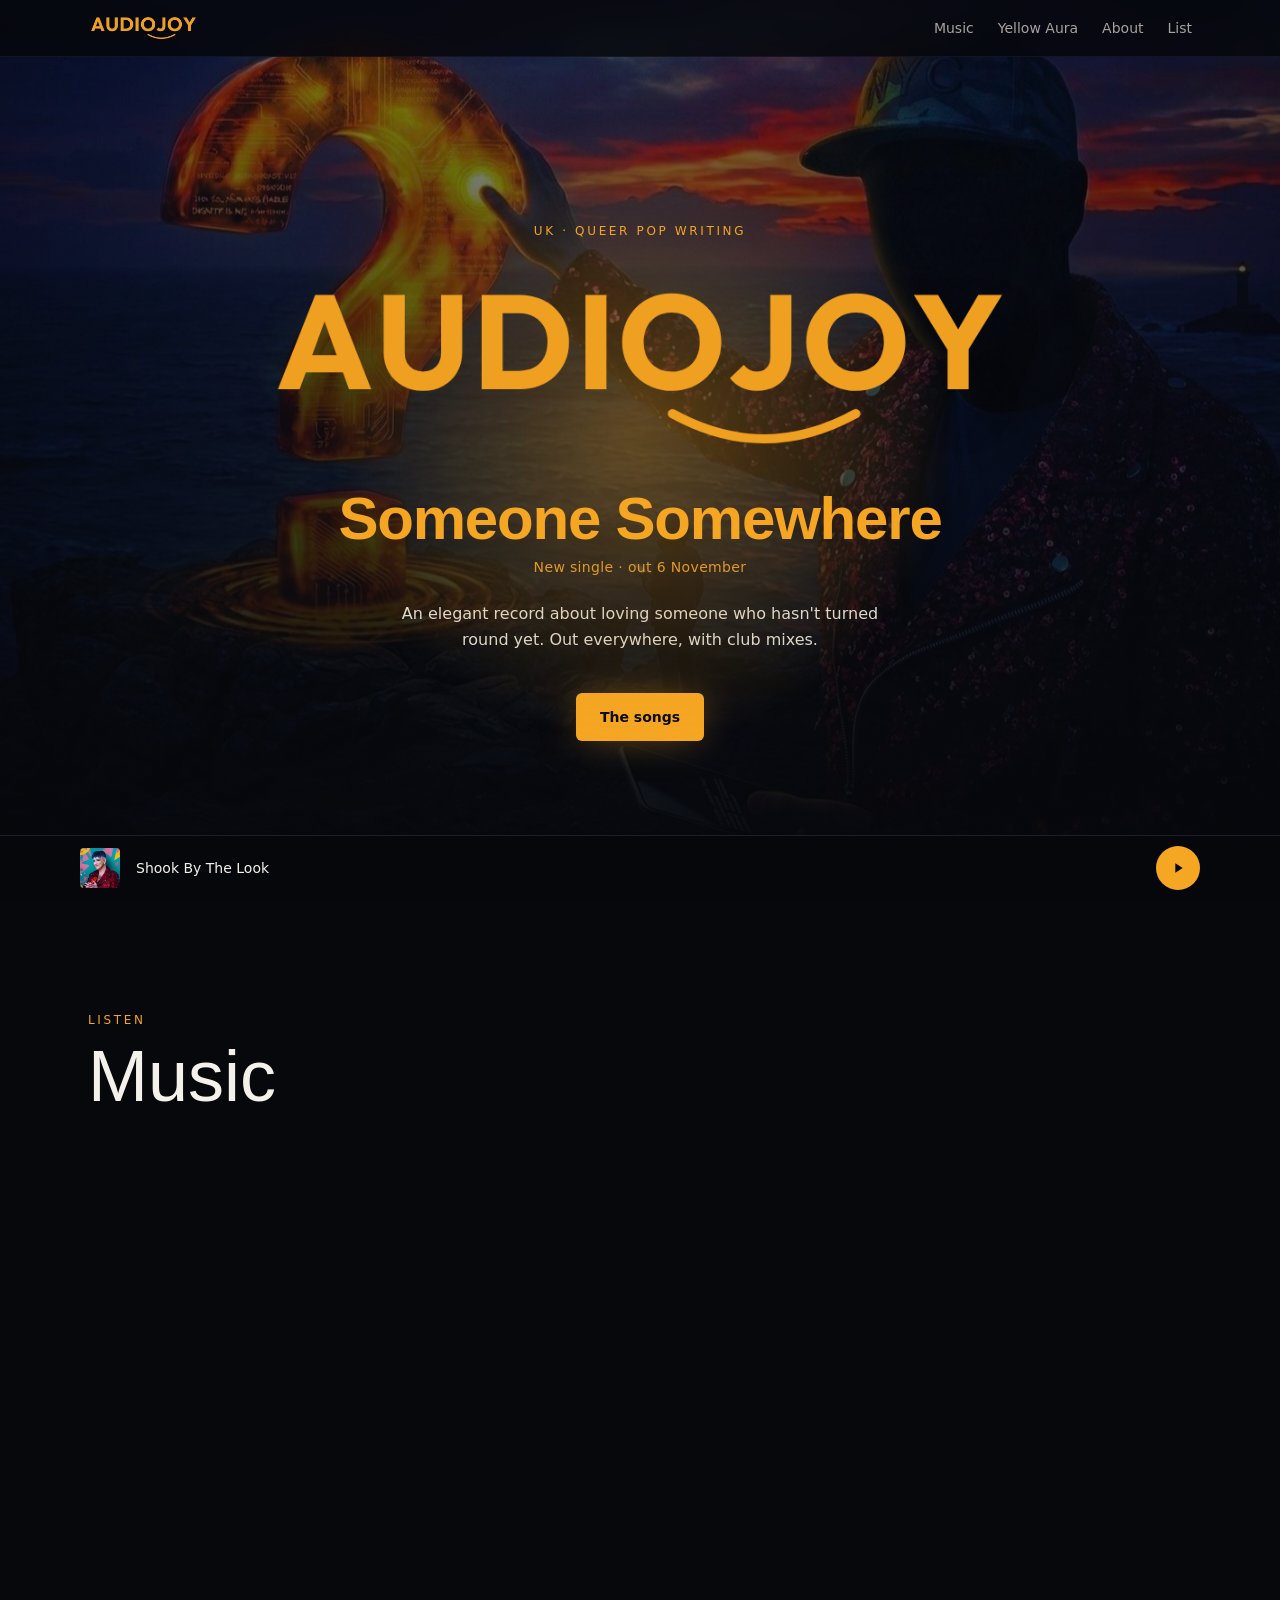
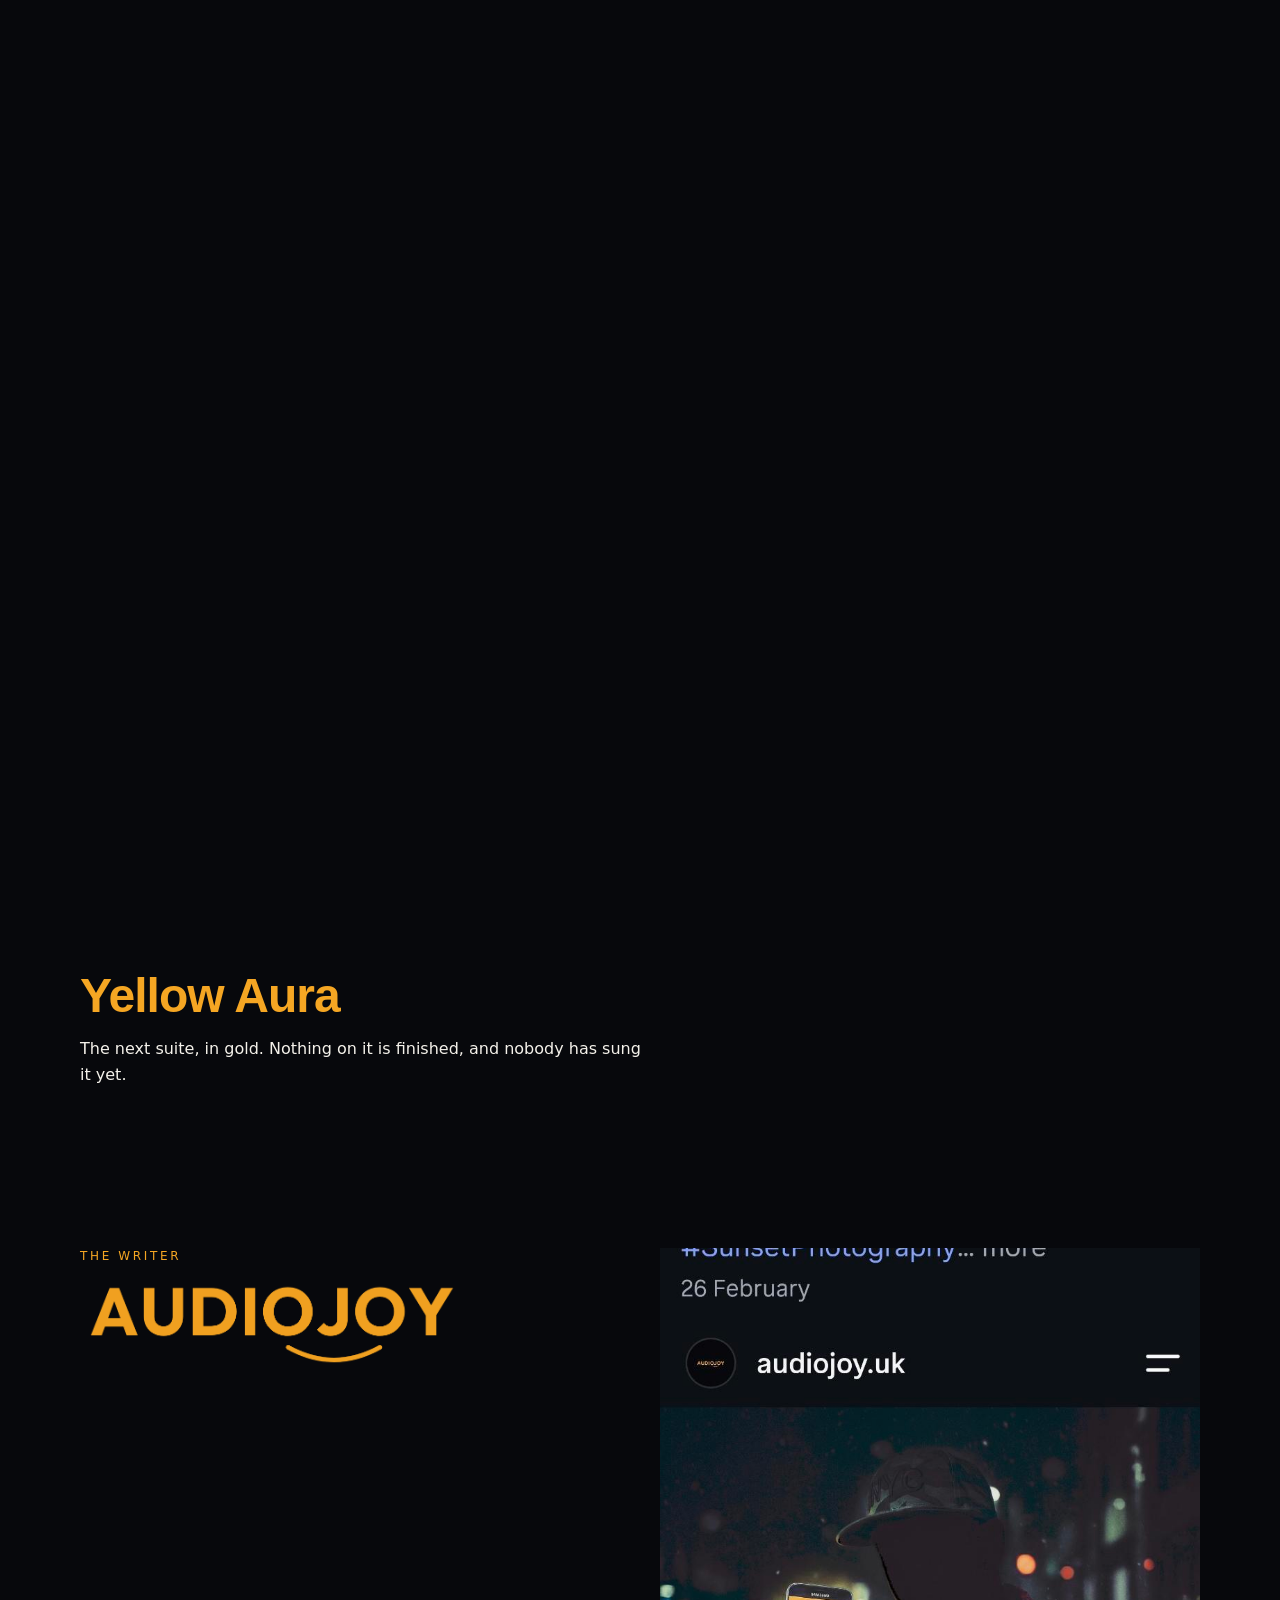
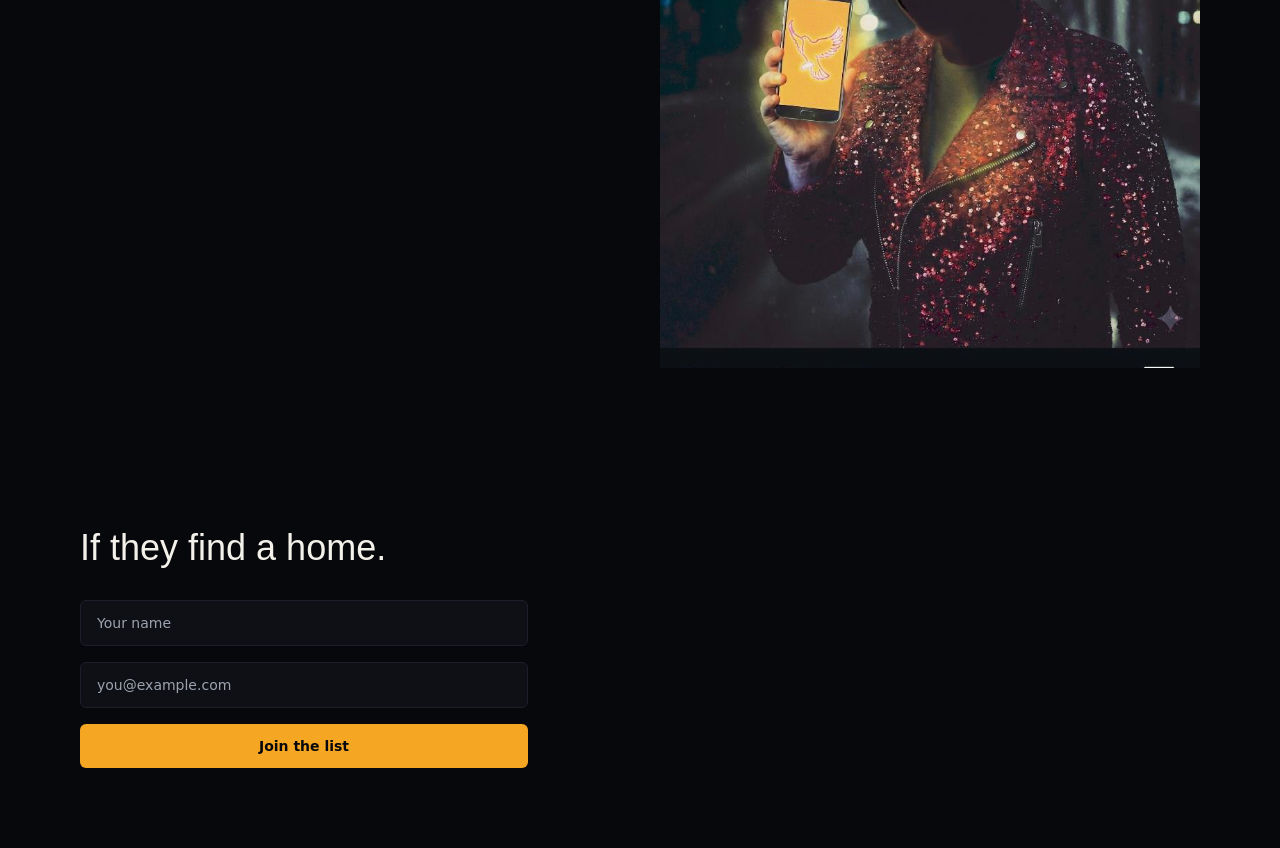
==== index.html @ 9c2600ae "Credit Shook photo: hair and makeup by Darren Evans" ====
<!DOCTYPE html>
<html lang="en" class="antialiased">
<head>
  <meta charset="utf-8" />
  <meta name="viewport" content="width=device-width, initial-scale=1" />
  <meta http-equiv="Content-Security-Policy" content="default-src 'self'; script-src 'self' 'unsafe-inline' https://static.cloudflareinsights.com; style-src 'self' 'unsafe-inline' https://fonts.googleapis.com; font-src 'self' https://fonts.gstatic.com; img-src 'self' data:; media-src 'self'; connect-src 'self' https://formspree.io https://cloudflareinsights.com https://static.cloudflareinsights.com; base-uri 'self'; object-src 'none'; form-action 'self' https://formspree.io; frame-ancestors 'none'" />
  <meta name="referrer" content="strict-origin-when-cross-origin" />
  <meta name="google-site-verification" content="r1H66RN078U0JwIiFOLY94wGPQe7j51mavKXHl9Q-VI" />
  <title>AudioJoy — UK Queer Pop Writing</title>
  <meta name="description" content="AudioJoy — UK queer pop writing. New single Someone Somewhere, out 6 November." />
  <meta name="theme-color" content="#07080c" />
  <link rel="canonical" href="https://audiojoy.uk/" />
  <meta property="og:type" content="website" />
  <meta property="og:url" content="https://audiojoy.uk/" />
  <meta property="og:site_name" content="AudioJoy" />
  <meta property="og:locale" content="en_GB" />
  <meta property="og:title" content="AudioJoy" />
  <meta property="og:description" content="UK queer pop writing. New single Someone Somewhere — out 6 November." />
  <meta property="og:image" content="https://audiojoy.uk/question-mark-touch.jpg" />
  <link rel="icon" type="image/png" href="logo-mark.png" />
  <script type="application/ld+json">{"@context":"https://schema.org","@type":"MusicGroup","name":"AudioJoy","url":"https://audiojoy.uk/","image":"https://audiojoy.uk/logo-mark.png","genre":"Pop","sameAs":["https://music.apple.com/us/artist/london-calling/1695892054","https://open.spotify.com/artist/2hSwuSFQrPmJkJn00JSye5","https://www.instagram.com/audiojoy.uk/","https://www.tiktok.com/@audiojoy.uk"],"track":[{"@type":"MusicRecording","name":"Someone Somewhere","byArtist":{"@type":"MusicGroup","name":"AudioJoy"},"image":"https://audiojoy.uk/question-mark-touch.jpg","url":"https://audiojoy.uk/#music"},{"@type":"MusicRecording","name":"Shook By The Look","byArtist":{"@type":"MusicGroup","name":"AudioJoy"},"image":"https://audiojoy.uk/shook.jpg","url":"https://music.apple.com/us/album/shook-by-the-look-matt-pop-radio-remix/1695899288?i=1695899289"}]}</script>
  <link rel="preconnect" href="https://fonts.googleapis.com" />
  <link rel="preconnect" href="https://fonts.gstatic.com" crossorigin />
  <link href="https://fonts.googleapis.com/css2?family=Outfit:wght@300;400;500;600;700&family=Syne:wght@600;700;800&display=swap" rel="stylesheet" />
  <link rel="stylesheet" href="tailwind.css" />
  <style>
    :root { color-scheme: dark; }
    body { background: #07080c; color: #f4f1ea; }
    .era { font-family: Syne, Outfit, sans-serif; font-weight: 700; letter-spacing: -0.02em; }
    .aura-glow { box-shadow: 0 0 40px -8px rgba(245,166,35,0.55); }
    .gold-rule { height: 1px; background: linear-gradient(90deg, transparent, #f5a62355, transparent); }
    .framed { border: 1px solid #1c1f2a; box-shadow: 0 20px 50px -20px rgba(0,0,0,0.7); }
    .ticker-track { animation: ticker 28s linear infinite; }
    @keyframes ticker { 0% { transform: translateX(0); } 100% { transform: translateX(-50%); } }
    .wave-bar { animation: wave 1.1s ease-in-out infinite alternate; }
    @keyframes wave { from { transform: scaleY(0.35); } to { transform: scaleY(1); } }
    .img-veil::after { content: ''; position: absolute; inset: 0; background: linear-gradient(to top, #07080c 0%, transparent 45%); pointer-events: none; }
    .reveal { opacity: 0; transform: translateY(28px); transition: opacity 0.8s ease, transform 0.8s ease; }
    .reveal.is-visible { opacity: 1; transform: translateY(0); }
    .hero-kenburns { animation: kenburns 24s ease-in-out infinite alternate; will-change: transform; }
    @keyframes kenburns { 0% { transform: scale(1) translate(0, 0); } 100% { transform: scale(1.09) translate(-1.5%, -1%); } }
    .hero-glow { position: absolute; left: 50%; top: 42%; width: 640px; height: 640px; max-width: 90vw; transform: translate(-50%, -50%); background: radial-gradient(circle, rgba(245,166,35,0.38) 0%, rgba(245,166,35,0) 70%); filter: blur(6px); animation: glow-drift 13s ease-in-out infinite alternate; pointer-events: none; }
    @keyframes glow-drift { 0% { transform: translate(-54%, -53%) scale(1); } 100% { transform: translate(-46%, -47%) scale(1.18); } }
    @media (prefers-reduced-motion: reduce) { .reveal { opacity: 1; transform: none; transition: none; } .hero-kenburns { animation: none; } .hero-glow { animation: none; } }
  </style>
</head>
<body class="bg-bg text-fg font-sans min-h-dvh flex flex-col">
  <a href="#main" class="sr-only focus:not-sr-only focus:absolute focus:left-4 focus:top-4 focus:z-50 focus:bg-primary focus:px-4 focus:py-2 focus:text-bg">Skip to content</a>
  <header class="fixed top-0 inset-x-0 z-40 border-b border-border/60 bg-bg/85 backdrop-blur-md">
    <div class="mx-auto flex h-14 max-w-6xl items-center justify-between px-4 md:px-6">
      <a href="#" class="flex items-center gap-2"><img src="logo-mark.png" alt="AudioJoy" class="h-7 w-auto" decoding="async" /></a>
      <div class="flex items-center gap-5 md:gap-6">
        <nav class="hidden items-center gap-6 text-sm font-medium text-muted md:flex">
          <a href="#music" class="hover:text-primary transition-colors">Music</a>
          <a href="#aura" class="hover:text-primary transition-colors">Yellow Aura</a>
          <a href="#about" class="hover:text-primary transition-colors">About</a>
          <a href="#list" class="hover:text-primary transition-colors">List</a>
        </nav>
      </div>
    </div>
  </header>
  <main id="main" class="flex-1">
    <section class="relative min-h-[100dvh] flex items-center pt-16 overflow-hidden">
      <div class="absolute inset-0">
        <img src="question-mark-touch.jpg" alt="Masked figure in sequin jacket reaching toward a molten gold circuit question mark on a dusk clifftop" class="hero-kenburns h-full w-full object-cover object-center opacity-90" fetchpriority="high" decoding="async" />
        <div class="absolute inset-0 bg-gradient-to-t from-bg via-bg/70 to-bg/30"></div>
      </div>
      <div class="relative z-10 mx-auto w-full max-w-5xl px-4 py-20 text-center md:px-6">
        <p class="text-xs font-medium tracking-brand uppercase text-primary">UK · Queer pop writing</p>
        <h1 class="sr-only">AudioJoy</h1>
        <div class="hero-glow"></div>
        <img src="logo-mark.png" alt="" class="relative mx-auto mt-8 h-auto w-full max-w-3xl drop-shadow-2xl" decoding="async" />
        <p class="era mt-6 text-4xl md:text-6xl text-primary">Someone Somewhere</p>
        <p class="mx-auto mt-2 text-sm tracking-wide text-primary/90">New single · out 6 November</p>
        <p class="mx-auto mt-6 max-w-lg text-base leading-relaxed text-fg/90">An elegant record about loving someone who hasn't turned round yet. Out everywhere, with club mixes.</p>
        <div class="mt-10"><a href="#music" class="inline-flex h-12 items-center gap-2 rounded-md bg-primary px-6 text-sm font-semibold text-bg hover:bg-fg transition-colors aura-glow">The songs</a></div>
      </div>
    </section>
    <section id="music" class="mx-auto max-w-6xl px-4 py-20 md:px-6 md:py-28">
      <p class="text-xs tracking-brand uppercase text-primary">Listen</p>
      <h2 class="mt-3 font-display text-5xl md:text-7xl">Music</h2>
      <div class="reveal mt-20 grid gap-10 md:grid-cols-2 md:items-center">
        <div class="relative overflow-hidden rounded-lg framed"><img src="question-mark-touch.jpg" alt="" class="aspect-square w-full object-cover" loading="lazy" /></div>
        <div>
          <p class="text-xs tracking-display uppercase text-primary">New single · Out 6 November</p>
          <h3 class="mt-2 font-display text-4xl">Someone Somewhere</h3>
          <p class="mt-4 text-base leading-relaxed text-fg">Powerhouse vocalist announced soon.</p>
          <div class="mt-6 rounded-lg border border-border bg-surface/50 p-5"><p class="text-sm leading-relaxed text-fg">A charity beneficiary for the Song 4 Pippa mix is awaiting confirmation.</p></div>
        </div>
      </div>
      <div class="reveal mt-20 grid gap-10 md:grid-cols-2 md:items-center">
        <div class="order-2 md:order-1">
          <p class="text-xs tracking-display uppercase text-primary">Released · 2023</p>
          <h3 class="mt-2 font-display text-4xl">Shook By The Look</h3>
          <p class="mt-1 text-primary">An anthem of sass</p>
          <button class="play-track mt-8 inline-flex h-11 items-center gap-2 rounded-md bg-primary px-5 text-sm font-medium text-bg" data-src="shook-sample.mp3">Sample</button>
        </div>
        <figure class="order-1 md:order-2">
          <div class="relative overflow-hidden rounded-lg framed"><img src="shook.jpg" alt="Shook By The Look artwork" class="aspect-square w-full object-cover" loading="lazy" decoding="async" /></div>
          <figcaption class="mt-3 text-xs leading-relaxed text-muted">Photo, hair and makeup by Darren Evans. The one time I wore makeup.</figcaption>
        </figure>
      </div>
    </section>
    <section id="aura" class="mx-auto max-w-6xl px-4 py-20">
      <h2 class="era mt-3 text-5xl text-primary">Yellow Aura</h2>
      <p class="mt-4 max-w-xl text-base leading-relaxed text-fg">The next suite, in gold. Nothing on it is finished, and nobody has sung it yet.</p>
    </section>
    <section id="about" class="mx-auto max-w-6xl px-4 py-20 grid gap-10 md:grid-cols-2">
      <div>
        <p class="text-xs tracking-brand uppercase text-primary">The writer</p>
        <img src="logo-mark.png" alt="" class="mt-3 h-auto w-full max-w-sm" />
      </div>
      <img src="dove-phone-ig.jpg" alt="" class="w-full object-cover aspect-[3/4]" />
    </section>
    <section id="list" class="mx-auto max-w-6xl px-4 py-20">
      <h2 class="font-display text-4xl">If they find a home.</h2>
      <form id="list-form" class="mt-8 space-y-4 max-w-md">
        <input id="name" name="name" type="text" required placeholder="Your name" class="w-full rounded-md border border-border bg-surface px-4 py-3 text-sm" />
        <input id="email" name="email" type="email" required placeholder="you@example.com" class="w-full rounded-md border border-border bg-surface px-4 py-3 text-sm" />
        <button type="submit" class="w-full rounded-md bg-primary px-5 py-3 text-sm font-semibold text-bg">Join the list</button>
        <p id="form-success" class="hidden text-sm text-primary">You’re on the list. Thank you.</p>
        <p id="form-error" class="hidden text-sm text-red-400">Something went wrong.</p>
      </form>
    </section>
  </main>
  <div id="player-bar" class="fixed bottom-0 inset-x-0 z-50 border-t border-border bg-bg/95">
    <div class="mx-auto flex h-16 max-w-6xl items-center gap-4 px-4">
      <img src="shook.jpg" alt="" class="size-10 rounded object-cover" />
      <div class="min-w-0 flex-1"><p class="truncate text-sm font-medium">Shook By The Look</p></div>
      <button id="bar-play" class="inline-flex size-11 items-center justify-center rounded-full bg-primary text-bg" aria-label="Play demo"><svg class="size-4" viewBox="0 0 24 24" fill="currentColor"><path d="M8 5v14l11-7z"/></svg></button>
    </div>
  </div>
  <audio id="audio" preload="metadata"></audio>
  <script>
    const audio = document.getElementById('audio');
    const playButtons = document.querySelectorAll('#bar-play, .play-track');
    let currentSrc = 'shook-sample.mp3';
    let isPlaying = false;
    function setPlaying(state) { isPlaying = state; }
    playButtons.forEach(btn => btn.addEventListener('click', () => { const src = btn.dataset.src || currentSrc; audio.src = src; audio.play().catch(()=>{}); }));
    const listForm = document.getElementById('list-form');
    listForm.addEventListener('submit', async (e) => {
      e.preventDefault();
      const data = { name: document.getElementById('name').value.trim(), email: document.getElementById('email').value.trim().toLowerCase() };
      try {
        const res = await fetch('https://formspree.io/f/xppzzeod', { method: 'POST', headers: { 'Accept': 'application/json', 'Content-Type': 'application/json' }, body: JSON.stringify(data) });
        if (!res.ok) throw new Error('fail');
        document.getElementById('form-success').classList.remove('hidden');
      } catch (err) { document.getElementById('form-error').classList.remove('hidden'); }
    });
  </script>
</body>
</html>
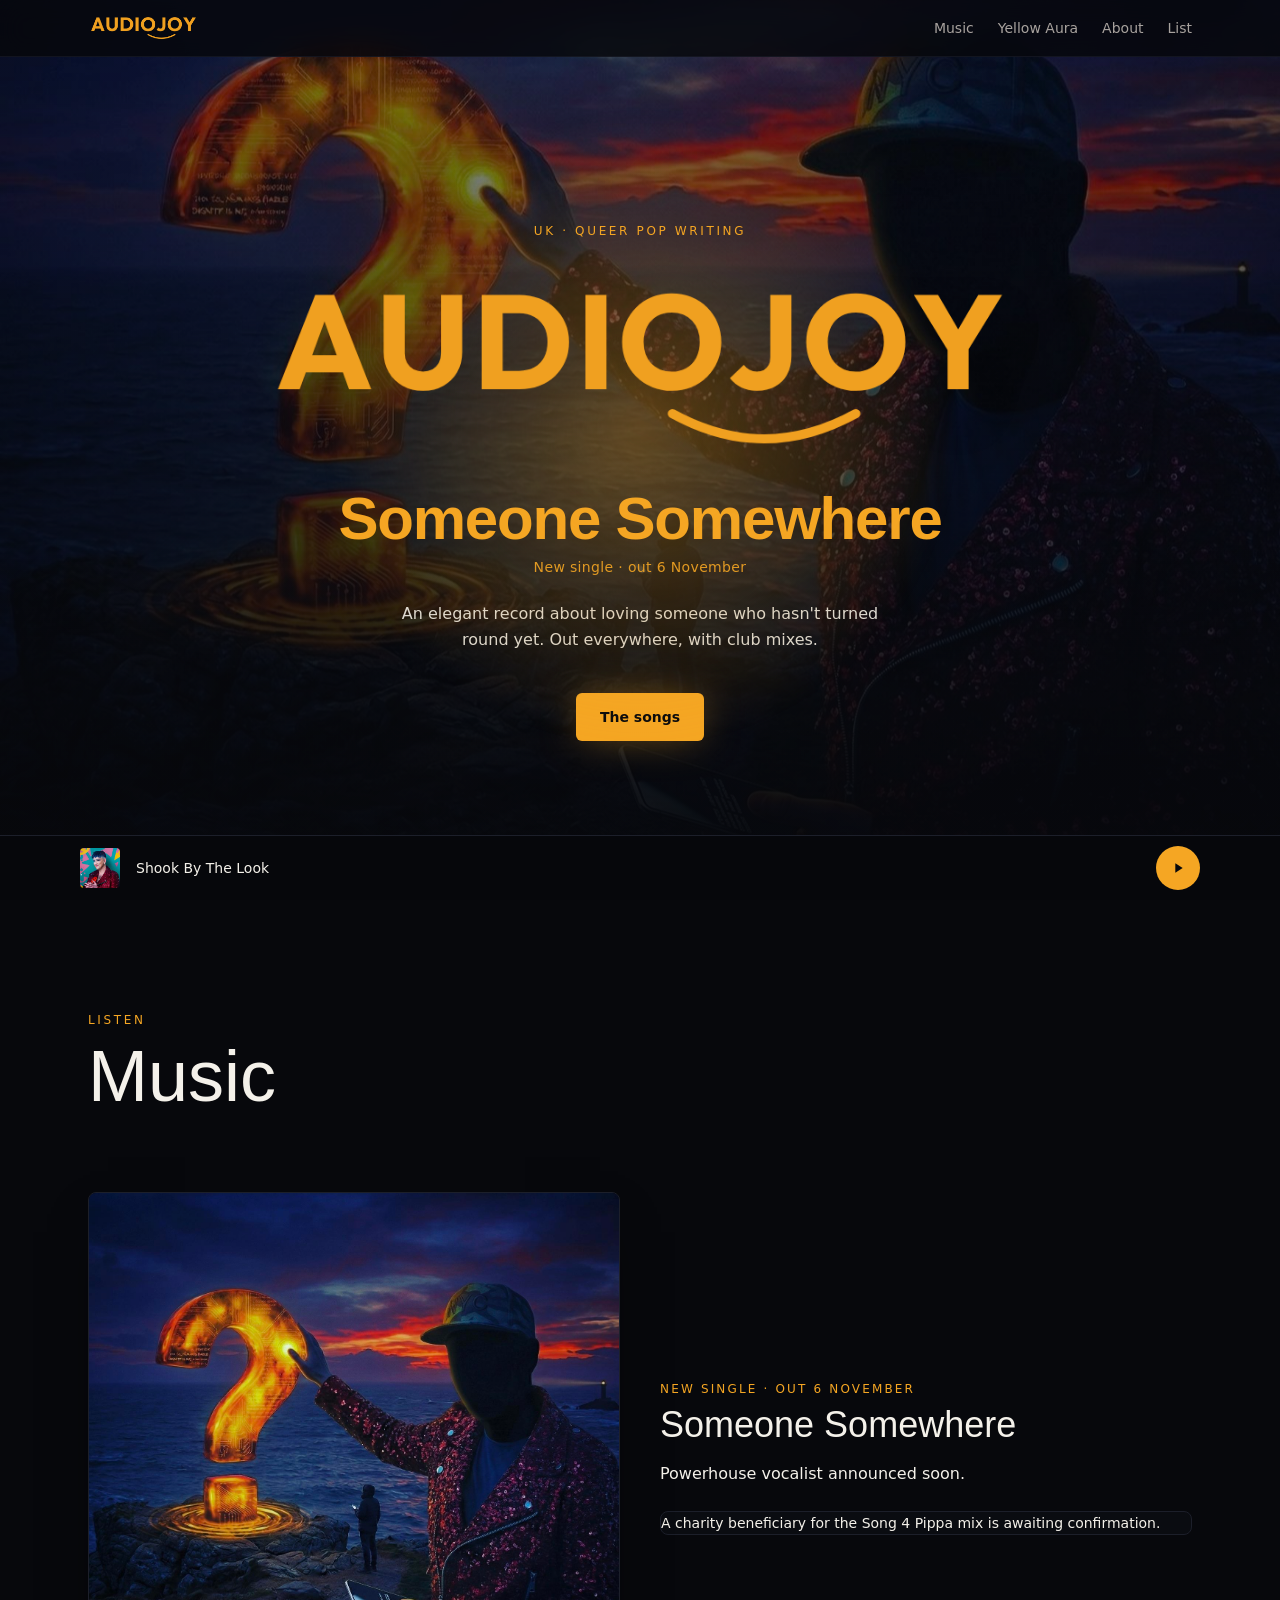
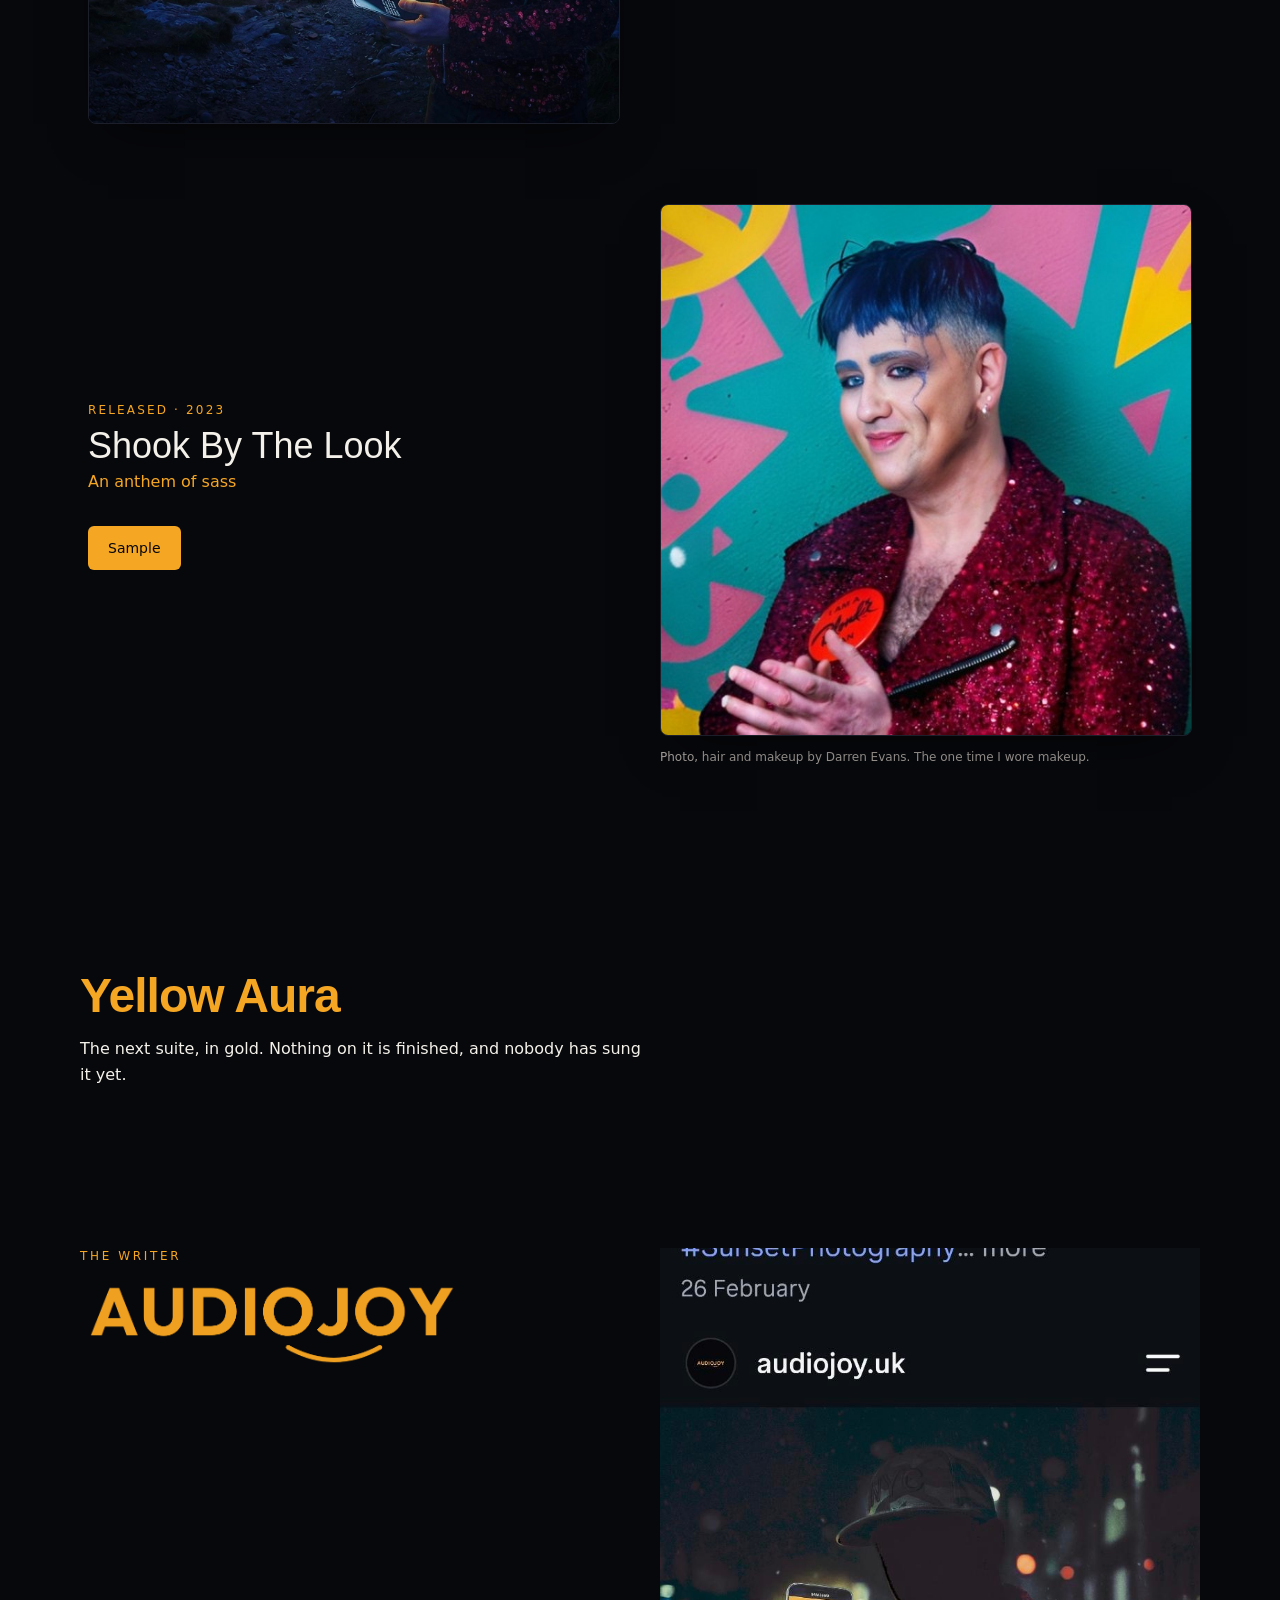
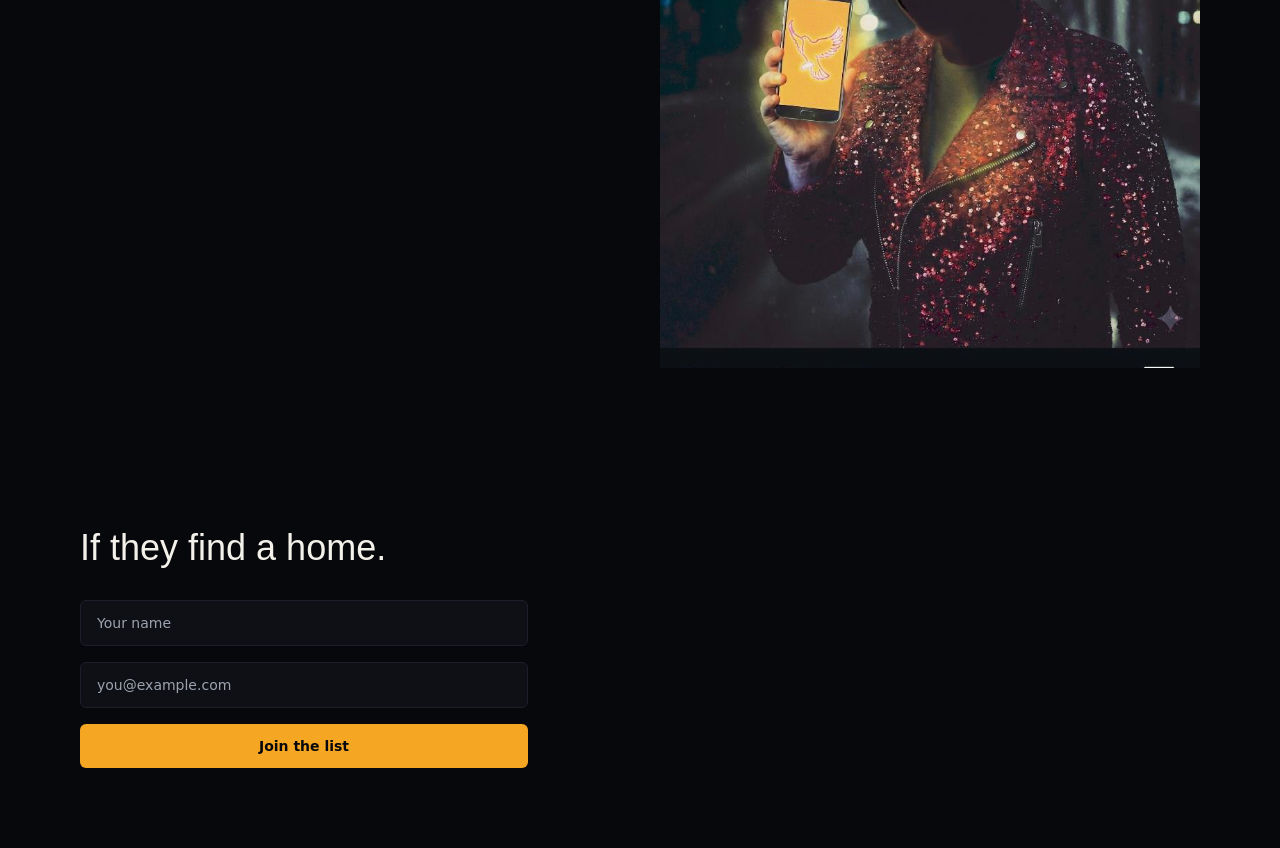
==== commit 4ce5ffbc: "Fix blank Music section: show .reveal blocks" ====
--- a/index.html
+++ b/index.html
@@ -30,18 +30,12 @@
     .aura-glow { box-shadow: 0 0 40px -8px rgba(245,166,35,0.55); }
     .gold-rule { height: 1px; background: linear-gradient(90deg, transparent, #f5a62355, transparent); }
     .framed { border: 1px solid #1c1f2a; box-shadow: 0 20px 50px -20px rgba(0,0,0,0.7); }
-    .ticker-track { animation: ticker 28s linear infinite; }
-    @keyframes ticker { 0% { transform: translateX(0); } 100% { transform: translateX(-50%); } }
-    .wave-bar { animation: wave 1.1s ease-in-out infinite alternate; }
-    @keyframes wave { from { transform: scaleY(0.35); } to { transform: scaleY(1); } }
-    .img-veil::after { content: ''; position: absolute; inset: 0; background: linear-gradient(to top, #07080c 0%, transparent 45%); pointer-events: none; }
-    .reveal { opacity: 0; transform: translateY(28px); transition: opacity 0.8s ease, transform 0.8s ease; }
-    .reveal.is-visible { opacity: 1; transform: translateY(0); }
+    .reveal { opacity: 1; transform: none; }
     .hero-kenburns { animation: kenburns 24s ease-in-out infinite alternate; will-change: transform; }
     @keyframes kenburns { 0% { transform: scale(1) translate(0, 0); } 100% { transform: scale(1.09) translate(-1.5%, -1%); } }
     .hero-glow { position: absolute; left: 50%; top: 42%; width: 640px; height: 640px; max-width: 90vw; transform: translate(-50%, -50%); background: radial-gradient(circle, rgba(245,166,35,0.38) 0%, rgba(245,166,35,0) 70%); filter: blur(6px); animation: glow-drift 13s ease-in-out infinite alternate; pointer-events: none; }
     @keyframes glow-drift { 0% { transform: translate(-54%, -53%) scale(1); } 100% { transform: translate(-46%, -47%) scale(1.18); } }
-    @media (prefers-reduced-motion: reduce) { .reveal { opacity: 1; transform: none; transition: none; } .hero-kenburns { animation: none; } .hero-glow { animation: none; } }
+    @media (prefers-reduced-motion: reduce) { .hero-kenburns { animation: none; } .hero-glow { animation: none; } }
   </style>
 </head>
 <body class="bg-bg text-fg font-sans min-h-dvh flex flex-col">
@@ -135,8 +129,6 @@
     const audio = document.getElementById('audio');
     const playButtons = document.querySelectorAll('#bar-play, .play-track');
     let currentSrc = 'shook-sample.mp3';
-    let isPlaying = false;
-    function setPlaying(state) { isPlaying = state; }
     playButtons.forEach(btn => btn.addEventListener('click', () => { const src = btn.dataset.src || currentSrc; audio.src = src; audio.play().catch(()=>{}); }));
     const listForm = document.getElementById('list-form');
     listForm.addEventListener('submit', async (e) => {
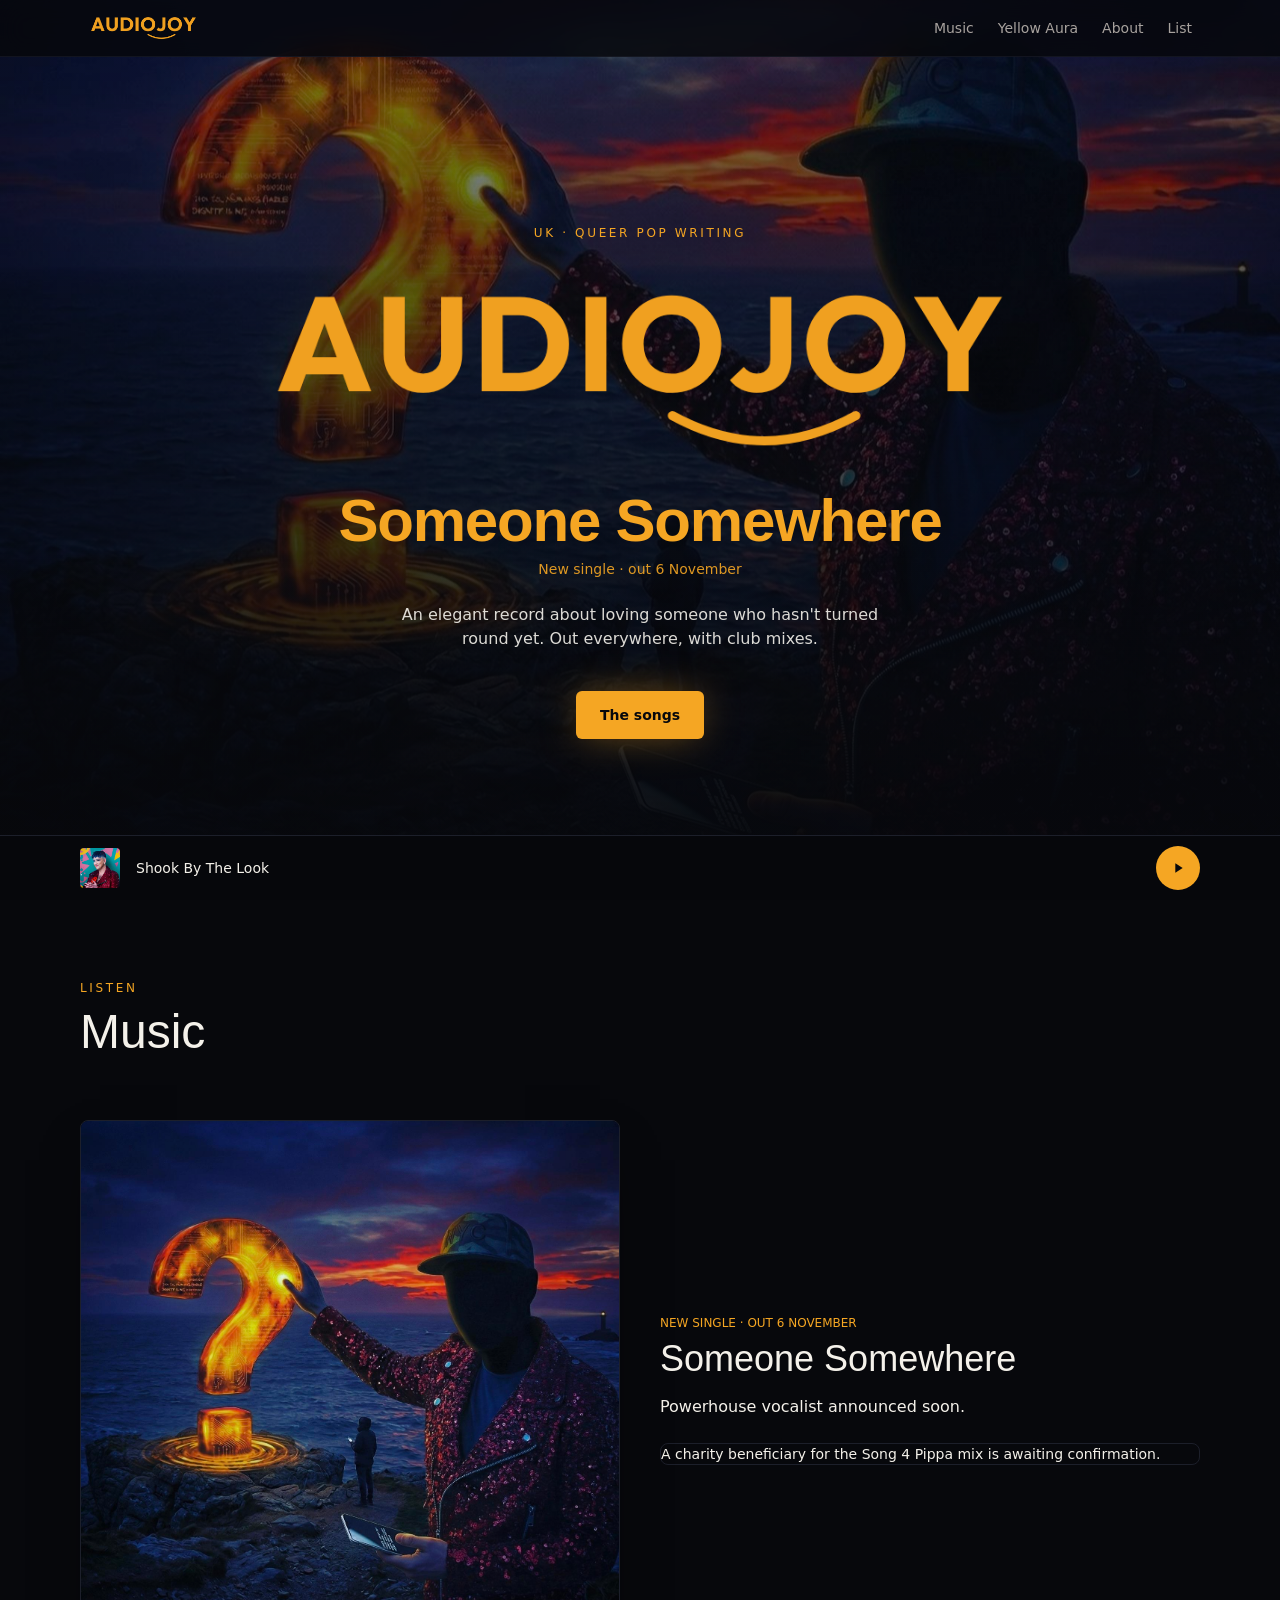
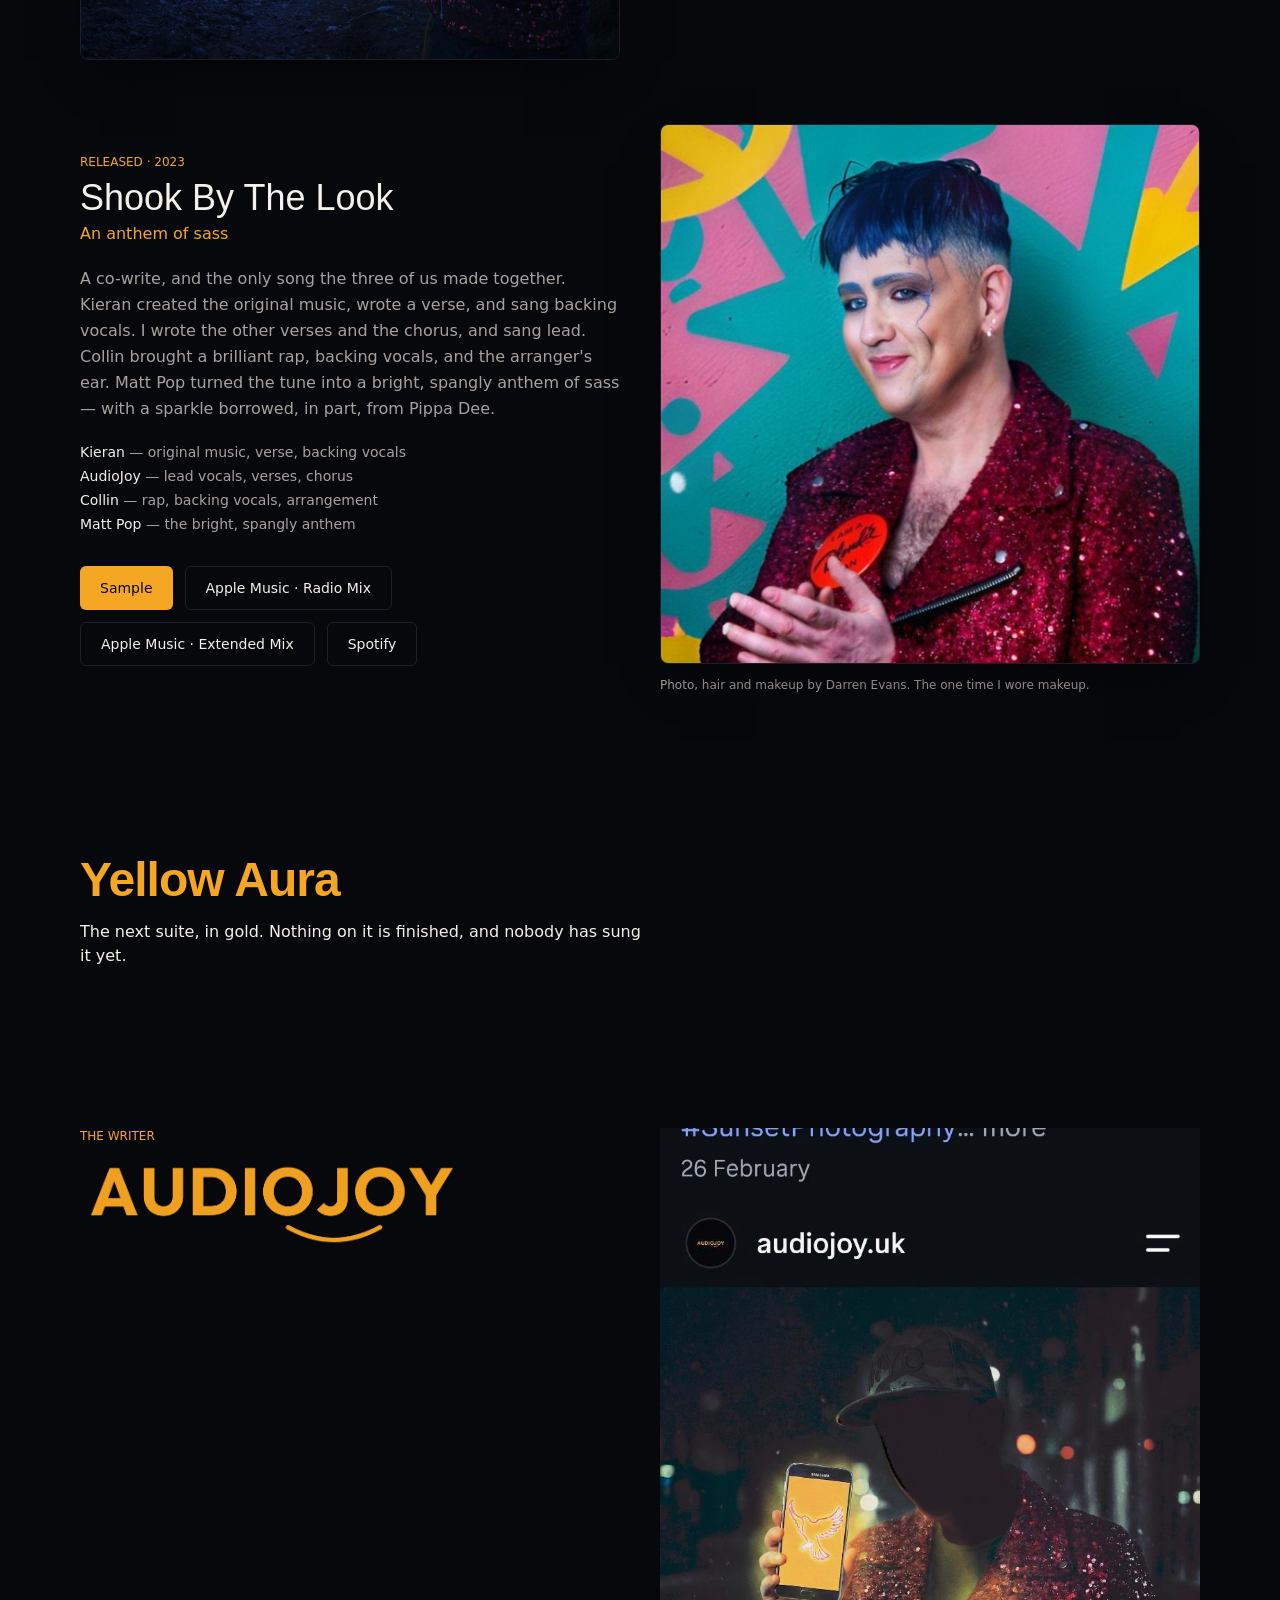
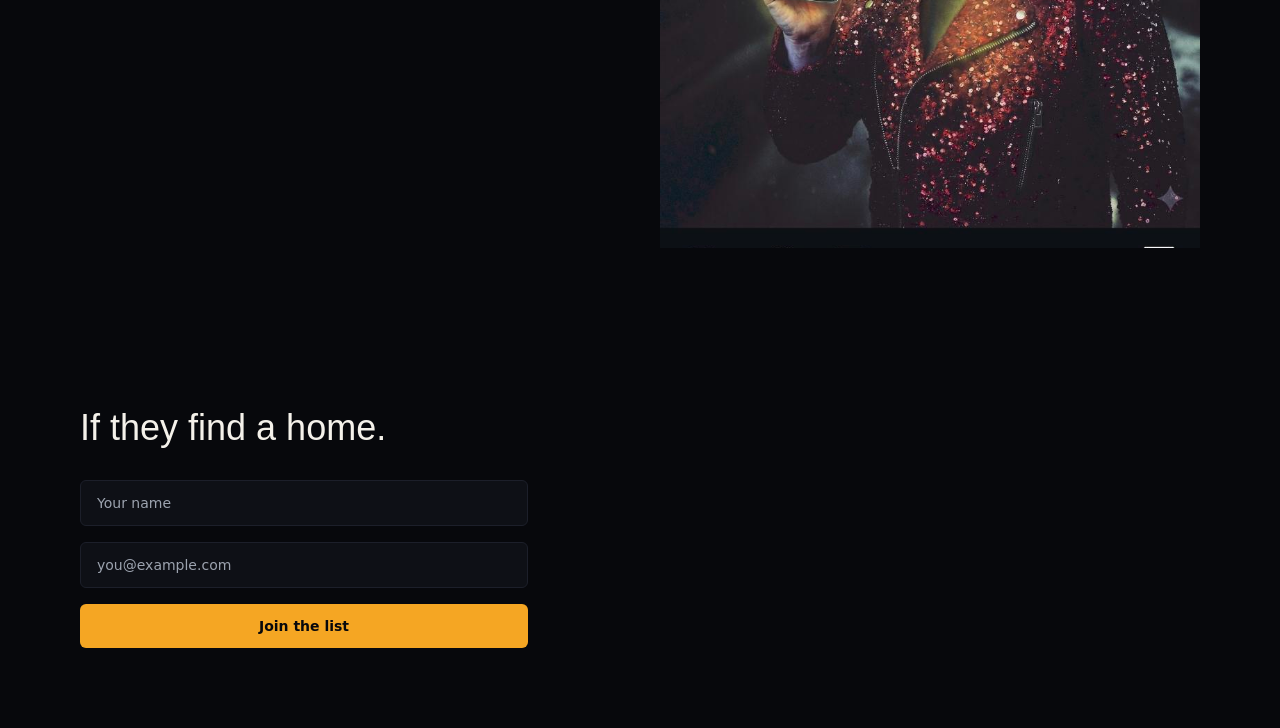
==== commit 0eb873f3: "Restore Shook credits and Apple/Spotify links" ====
--- a/index.html
+++ b/index.html
@@ -28,81 +28,83 @@
     body { background: #07080c; color: #f4f1ea; }
     .era { font-family: Syne, Outfit, sans-serif; font-weight: 700; letter-spacing: -0.02em; }
     .aura-glow { box-shadow: 0 0 40px -8px rgba(245,166,35,0.55); }
-    .gold-rule { height: 1px; background: linear-gradient(90deg, transparent, #f5a62355, transparent); }
     .framed { border: 1px solid #1c1f2a; box-shadow: 0 20px 50px -20px rgba(0,0,0,0.7); }
     .reveal { opacity: 1; transform: none; }
     .hero-kenburns { animation: kenburns 24s ease-in-out infinite alternate; will-change: transform; }
     @keyframes kenburns { 0% { transform: scale(1) translate(0, 0); } 100% { transform: scale(1.09) translate(-1.5%, -1%); } }
     .hero-glow { position: absolute; left: 50%; top: 42%; width: 640px; height: 640px; max-width: 90vw; transform: translate(-50%, -50%); background: radial-gradient(circle, rgba(245,166,35,0.38) 0%, rgba(245,166,35,0) 70%); filter: blur(6px); animation: glow-drift 13s ease-in-out infinite alternate; pointer-events: none; }
     @keyframes glow-drift { 0% { transform: translate(-54%, -53%) scale(1); } 100% { transform: translate(-46%, -47%) scale(1.18); } }
-    @media (prefers-reduced-motion: reduce) { .hero-kenburns { animation: none; } .hero-glow { animation: none; } }
   </style>
 </head>
 <body class="bg-bg text-fg font-sans min-h-dvh flex flex-col">
-  <a href="#main" class="sr-only focus:not-sr-only focus:absolute focus:left-4 focus:top-4 focus:z-50 focus:bg-primary focus:px-4 focus:py-2 focus:text-bg">Skip to content</a>
   <header class="fixed top-0 inset-x-0 z-40 border-b border-border/60 bg-bg/85 backdrop-blur-md">
     <div class="mx-auto flex h-14 max-w-6xl items-center justify-between px-4 md:px-6">
-      <a href="#" class="flex items-center gap-2"><img src="logo-mark.png" alt="AudioJoy" class="h-7 w-auto" decoding="async" /></a>
-      <div class="flex items-center gap-5 md:gap-6">
-        <nav class="hidden items-center gap-6 text-sm font-medium text-muted md:flex">
-          <a href="#music" class="hover:text-primary transition-colors">Music</a>
-          <a href="#aura" class="hover:text-primary transition-colors">Yellow Aura</a>
-          <a href="#about" class="hover:text-primary transition-colors">About</a>
-          <a href="#list" class="hover:text-primary transition-colors">List</a>
-        </nav>
-      </div>
+      <a href="#" class="flex items-center gap-2"><img src="logo-mark.png" alt="AudioJoy" class="h-7 w-auto" /></a>
+      <nav class="hidden items-center gap-6 text-sm font-medium text-muted md:flex">
+        <a href="#music">Music</a><a href="#aura">Yellow Aura</a><a href="#about">About</a><a href="#list">List</a>
+      </nav>
     </div>
   </header>
   <main id="main" class="flex-1">
     <section class="relative min-h-[100dvh] flex items-center pt-16 overflow-hidden">
       <div class="absolute inset-0">
-        <img src="question-mark-touch.jpg" alt="Masked figure in sequin jacket reaching toward a molten gold circuit question mark on a dusk clifftop" class="hero-kenburns h-full w-full object-cover object-center opacity-90" fetchpriority="high" decoding="async" />
+        <img src="question-mark-touch.jpg" alt="" class="hero-kenburns h-full w-full object-cover object-center opacity-90" fetchpriority="high" />
         <div class="absolute inset-0 bg-gradient-to-t from-bg via-bg/70 to-bg/30"></div>
       </div>
-      <div class="relative z-10 mx-auto w-full max-w-5xl px-4 py-20 text-center md:px-6">
+      <div class="relative z-10 mx-auto w-full max-w-5xl px-4 py-20 text-center">
         <p class="text-xs font-medium tracking-brand uppercase text-primary">UK · Queer pop writing</p>
-        <h1 class="sr-only">AudioJoy</h1>
-        <div class="hero-glow"></div>
-        <img src="logo-mark.png" alt="" class="relative mx-auto mt-8 h-auto w-full max-w-3xl drop-shadow-2xl" decoding="async" />
+        <img src="logo-mark.png" alt="" class="relative mx-auto mt-8 h-auto w-full max-w-3xl" />
         <p class="era mt-6 text-4xl md:text-6xl text-primary">Someone Somewhere</p>
-        <p class="mx-auto mt-2 text-sm tracking-wide text-primary/90">New single · out 6 November</p>
-        <p class="mx-auto mt-6 max-w-lg text-base leading-relaxed text-fg/90">An elegant record about loving someone who hasn't turned round yet. Out everywhere, with club mixes.</p>
-        <div class="mt-10"><a href="#music" class="inline-flex h-12 items-center gap-2 rounded-md bg-primary px-6 text-sm font-semibold text-bg hover:bg-fg transition-colors aura-glow">The songs</a></div>
+        <p class="mx-auto mt-2 text-sm text-primary/90">New single · out 6 November</p>
+        <p class="mx-auto mt-6 max-w-lg text-base text-fg/90">An elegant record about loving someone who hasn't turned round yet. Out everywhere, with club mixes.</p>
+        <div class="mt-10"><a href="#music" class="inline-flex h-12 items-center rounded-md bg-primary px-6 text-sm font-semibold text-bg aura-glow">The songs</a></div>
       </div>
     </section>
-    <section id="music" class="mx-auto max-w-6xl px-4 py-20 md:px-6 md:py-28">
+    <section id="music" class="mx-auto max-w-6xl px-4 py-20">
       <p class="text-xs tracking-brand uppercase text-primary">Listen</p>
-      <h2 class="mt-3 font-display text-5xl md:text-7xl">Music</h2>
-      <div class="reveal mt-20 grid gap-10 md:grid-cols-2 md:items-center">
-        <div class="relative overflow-hidden rounded-lg framed"><img src="question-mark-touch.jpg" alt="" class="aspect-square w-full object-cover" loading="lazy" /></div>
+      <h2 class="mt-3 font-display text-5xl">Music</h2>
+      <div class="reveal mt-16 grid gap-10 md:grid-cols-2 md:items-center">
+        <div class="relative overflow-hidden rounded-lg framed"><img src="question-mark-touch.jpg" alt="" class="aspect-square w-full object-cover" /></div>
         <div>
-          <p class="text-xs tracking-display uppercase text-primary">New single · Out 6 November</p>
+          <p class="text-xs uppercase text-primary">New single · Out 6 November</p>
           <h3 class="mt-2 font-display text-4xl">Someone Somewhere</h3>
-          <p class="mt-4 text-base leading-relaxed text-fg">Powerhouse vocalist announced soon.</p>
-          <div class="mt-6 rounded-lg border border-border bg-surface/50 p-5"><p class="text-sm leading-relaxed text-fg">A charity beneficiary for the Song 4 Pippa mix is awaiting confirmation.</p></div>
+          <p class="mt-4 text-base">Powerhouse vocalist announced soon.</p>
+          <div class="mt-6 rounded-lg border border-border p-5"><p class="text-sm">A charity beneficiary for the Song 4 Pippa mix is awaiting confirmation.</p></div>
         </div>
       </div>
-      <div class="reveal mt-20 grid gap-10 md:grid-cols-2 md:items-center">
+      <div class="reveal mt-16 grid gap-10 md:grid-cols-2 md:items-center">
         <div class="order-2 md:order-1">
-          <p class="text-xs tracking-display uppercase text-primary">Released · 2023</p>
+          <p class="text-xs uppercase text-primary">Released · 2023</p>
           <h3 class="mt-2 font-display text-4xl">Shook By The Look</h3>
           <p class="mt-1 text-primary">An anthem of sass</p>
-          <button class="play-track mt-8 inline-flex h-11 items-center gap-2 rounded-md bg-primary px-5 text-sm font-medium text-bg" data-src="shook-sample.mp3">Sample</button>
+          <p class="mt-5 text-base leading-relaxed text-muted">A co-write, and the only song the three of us made together. Kieran created the original music, wrote a verse, and sang backing vocals. I wrote the other verses and the chorus, and sang lead. Collin brought a brilliant rap, backing vocals, and the arranger's ear. Matt Pop turned the tune into a bright, spangly anthem of sass — with a sparkle borrowed, in part, from Pippa Dee.</p>
+          <ul class="mt-5 space-y-1 text-sm text-muted">
+            <li><span class="text-fg">Kieran</span> — original music, verse, backing vocals</li>
+            <li><span class="text-fg">AudioJoy</span> — lead vocals, verses, chorus</li>
+            <li><span class="text-fg">Collin</span> — rap, backing vocals, arrangement</li>
+            <li><span class="text-fg">Matt Pop</span> — the bright, spangly anthem</li>
+          </ul>
+          <div class="mt-8 flex flex-wrap items-center gap-3">
+            <button class="play-track inline-flex h-11 items-center rounded-md bg-primary px-5 text-sm font-medium text-bg" data-src="shook-sample.mp3">Sample</button>
+            <a href="https://music.apple.com/us/album/shook-by-the-look-matt-pop-radio-remix/1695899288?i=1695899289" target="_blank" rel="noopener" class="inline-flex h-11 items-center rounded-md border border-border px-5 text-sm">Apple Music · Radio Mix</a>
+            <a href="https://music.apple.com/us/album/shook-by-the-look-matt-pop-extended-dance-remix-single/1695892802" target="_blank" rel="noopener" class="inline-flex h-11 items-center rounded-md border border-border px-5 text-sm">Apple Music · Extended Mix</a>
+            <a href="https://open.spotify.com/artist/2hSwuSFQrPmJkJn00JSye5" target="_blank" rel="noopener" class="inline-flex h-11 items-center rounded-md border border-border px-5 text-sm">Spotify</a>
+          </div>
         </div>
         <figure class="order-1 md:order-2">
-          <div class="relative overflow-hidden rounded-lg framed"><img src="shook.jpg" alt="Shook By The Look artwork" class="aspect-square w-full object-cover" loading="lazy" decoding="async" /></div>
+          <div class="relative overflow-hidden rounded-lg framed"><img src="shook.jpg" alt="Shook By The Look artwork" class="aspect-square w-full object-cover" /></div>
           <figcaption class="mt-3 text-xs leading-relaxed text-muted">Photo, hair and makeup by Darren Evans. The one time I wore makeup.</figcaption>
         </figure>
       </div>
     </section>
     <section id="aura" class="mx-auto max-w-6xl px-4 py-20">
-      <h2 class="era mt-3 text-5xl text-primary">Yellow Aura</h2>
-      <p class="mt-4 max-w-xl text-base leading-relaxed text-fg">The next suite, in gold. Nothing on it is finished, and nobody has sung it yet.</p>
+      <h2 class="era text-5xl text-primary">Yellow Aura</h2>
+      <p class="mt-4 max-w-xl">The next suite, in gold. Nothing on it is finished, and nobody has sung it yet.</p>
     </section>
     <section id="about" class="mx-auto max-w-6xl px-4 py-20 grid gap-10 md:grid-cols-2">
       <div>
-        <p class="text-xs tracking-brand uppercase text-primary">The writer</p>
-        <img src="logo-mark.png" alt="" class="mt-3 h-auto w-full max-w-sm" />
+        <p class="text-xs uppercase text-primary">The writer</p>
+        <img src="logo-mark.png" alt="" class="mt-3 w-full max-w-sm" />
       </div>
       <img src="dove-phone-ig.jpg" alt="" class="w-full object-cover aspect-[3/4]" />
     </section>
@@ -121,17 +123,14 @@
     <div class="mx-auto flex h-16 max-w-6xl items-center gap-4 px-4">
       <img src="shook.jpg" alt="" class="size-10 rounded object-cover" />
       <div class="min-w-0 flex-1"><p class="truncate text-sm font-medium">Shook By The Look</p></div>
-      <button id="bar-play" class="inline-flex size-11 items-center justify-center rounded-full bg-primary text-bg" aria-label="Play demo"><svg class="size-4" viewBox="0 0 24 24" fill="currentColor"><path d="M8 5v14l11-7z"/></svg></button>
+      <button id="bar-play" class="inline-flex size-11 items-center justify-center rounded-full bg-primary text-bg" aria-label="Play"><svg class="size-4" viewBox="0 0 24 24" fill="currentColor"><path d="M8 5v14l11-7z"/></svg></button>
     </div>
   </div>
   <audio id="audio" preload="metadata"></audio>
   <script>
     const audio = document.getElementById('audio');
-    const playButtons = document.querySelectorAll('#bar-play, .play-track');
-    let currentSrc = 'shook-sample.mp3';
-    playButtons.forEach(btn => btn.addEventListener('click', () => { const src = btn.dataset.src || currentSrc; audio.src = src; audio.play().catch(()=>{}); }));
-    const listForm = document.getElementById('list-form');
-    listForm.addEventListener('submit', async (e) => {
+    document.querySelectorAll('#bar-play, .play-track').forEach(btn => btn.addEventListener('click', () => { audio.src = btn.dataset.src || 'shook-sample.mp3'; audio.play().catch(()=>{}); }));
+    document.getElementById('list-form').addEventListener('submit', async (e) => {
       e.preventDefault();
       const data = { name: document.getElementById('name').value.trim(), email: document.getElementById('email').value.trim().toLowerCase() };
       try {
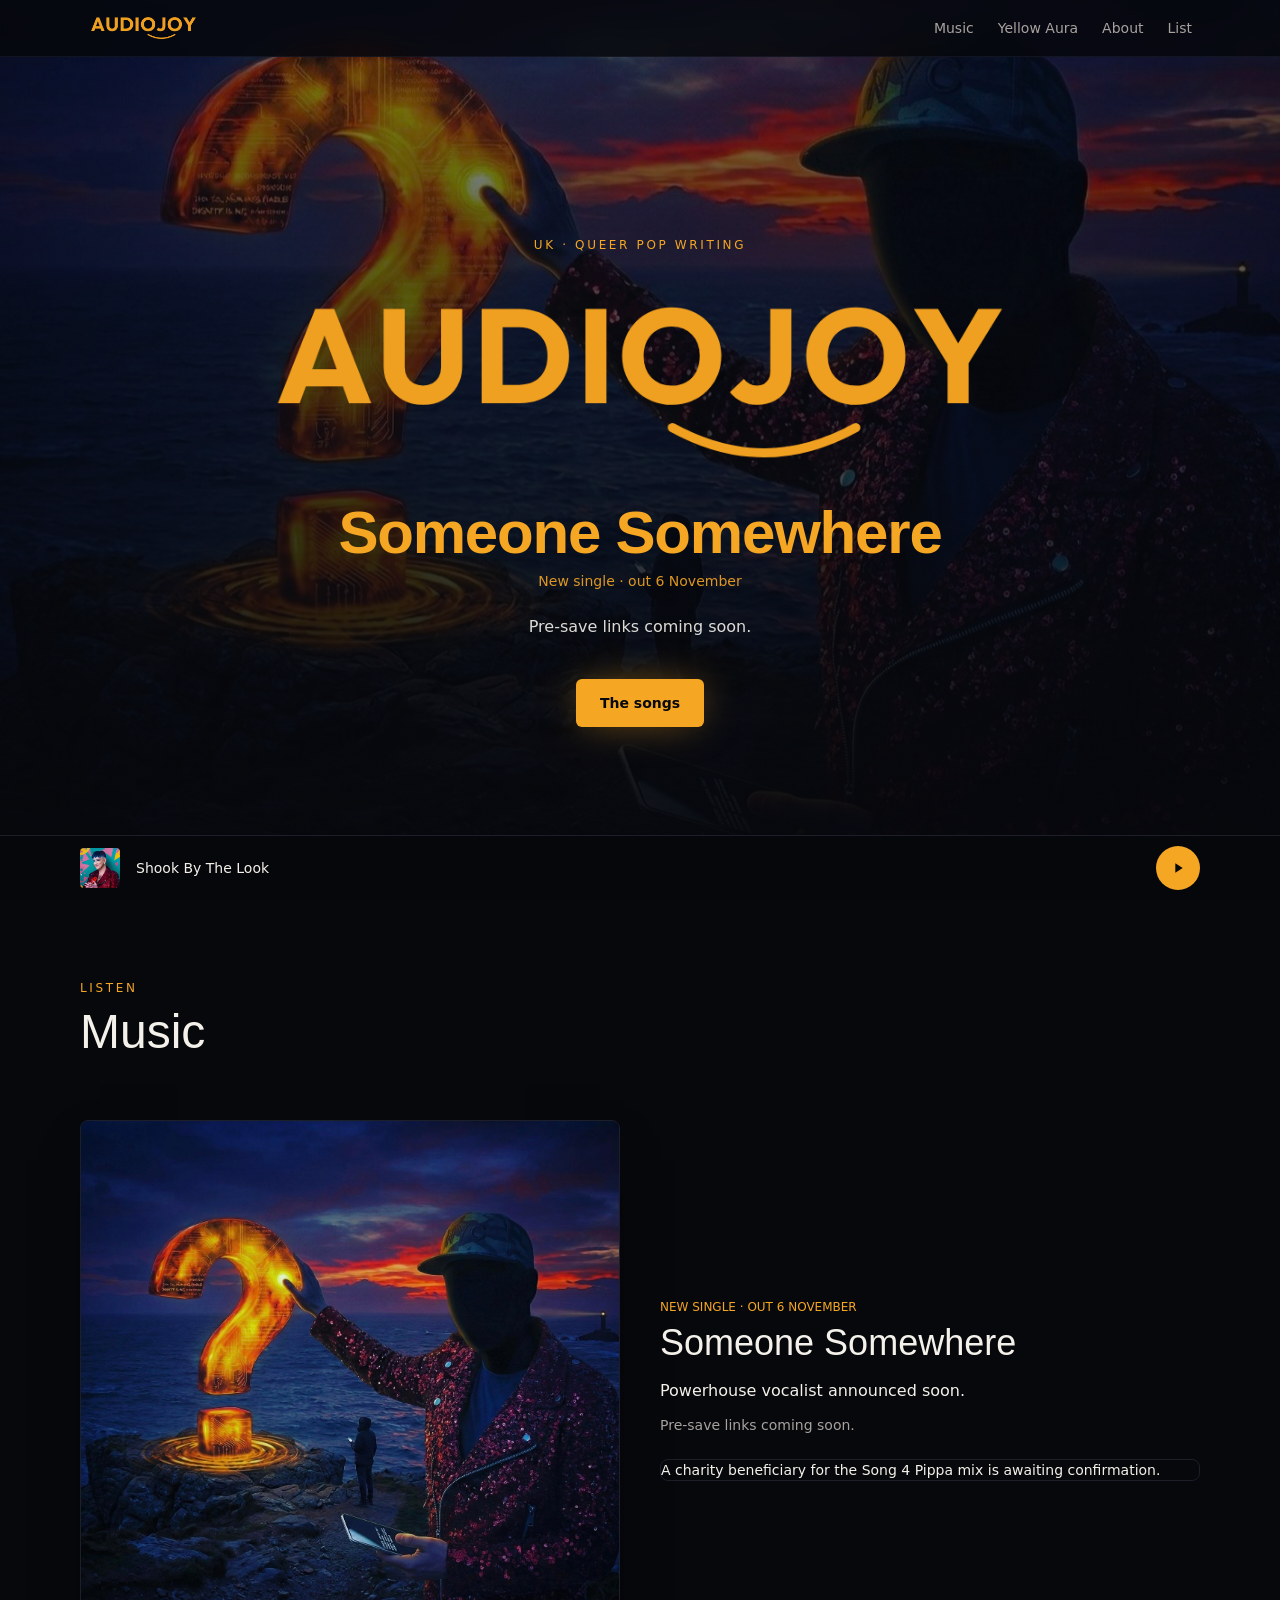
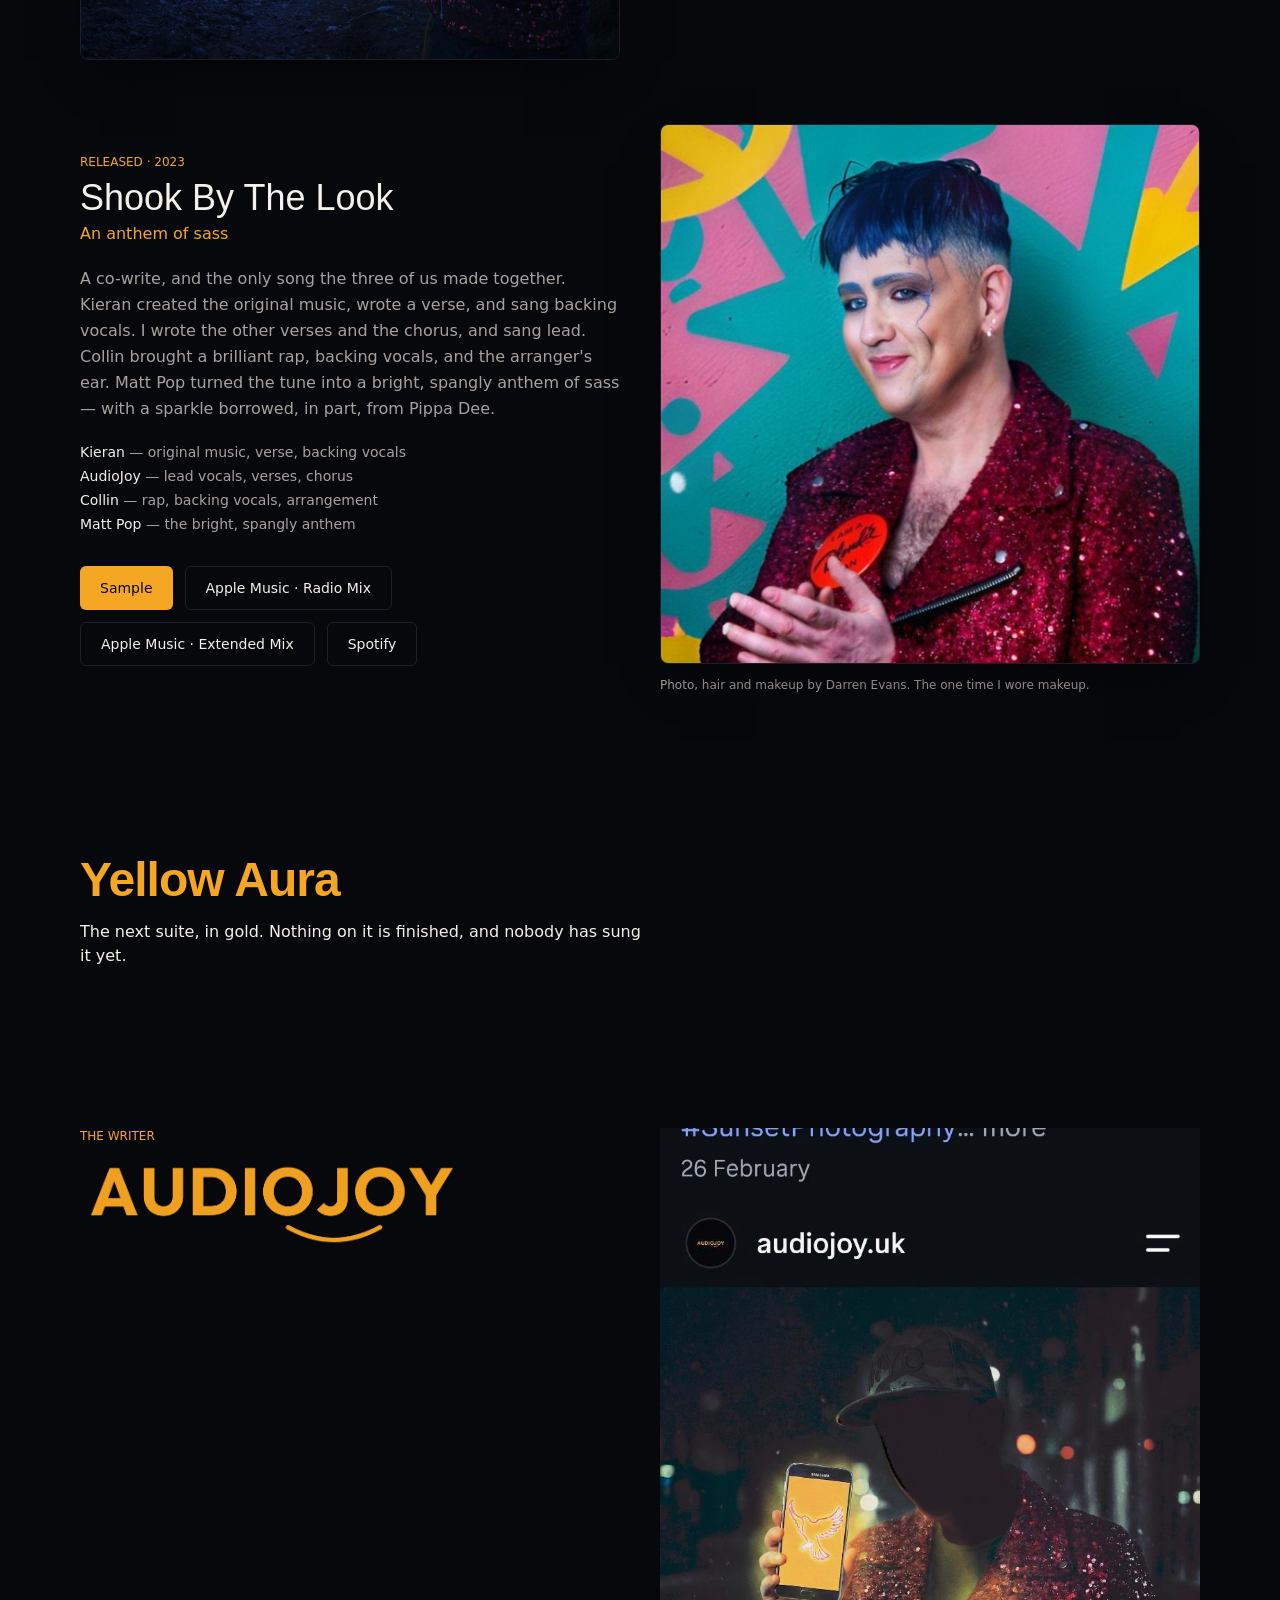
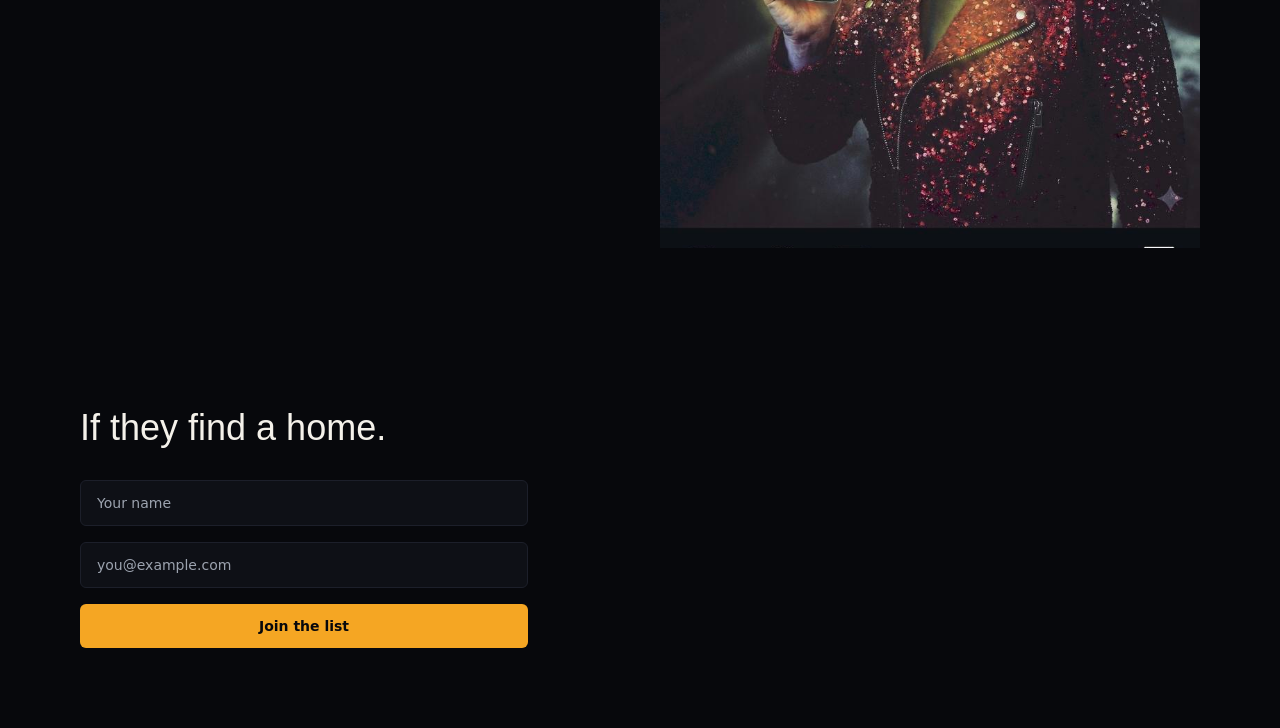
==== commit e4464bb3: "Hero: drop record explanation; pre-save links coming soon" ====
--- a/index.html
+++ b/index.html
@@ -56,7 +56,7 @@
         <img src="logo-mark.png" alt="" class="relative mx-auto mt-8 h-auto w-full max-w-3xl" />
         <p class="era mt-6 text-4xl md:text-6xl text-primary">Someone Somewhere</p>
         <p class="mx-auto mt-2 text-sm text-primary/90">New single · out 6 November</p>
-        <p class="mx-auto mt-6 max-w-lg text-base text-fg/90">An elegant record about loving someone who hasn't turned round yet. Out everywhere, with club mixes.</p>
+        <p class="mx-auto mt-6 max-w-lg text-base text-fg/90">Pre-save links coming soon.</p>
         <div class="mt-10"><a href="#music" class="inline-flex h-12 items-center rounded-md bg-primary px-6 text-sm font-semibold text-bg aura-glow">The songs</a></div>
       </div>
     </section>
@@ -69,6 +69,7 @@
           <p class="text-xs uppercase text-primary">New single · Out 6 November</p>
           <h3 class="mt-2 font-display text-4xl">Someone Somewhere</h3>
           <p class="mt-4 text-base">Powerhouse vocalist announced soon.</p>
+          <p class="mt-3 text-sm text-muted">Pre-save links coming soon.</p>
           <div class="mt-6 rounded-lg border border-border p-5"><p class="text-sm">A charity beneficiary for the Song 4 Pippa mix is awaiting confirmation.</p></div>
         </div>
       </div>
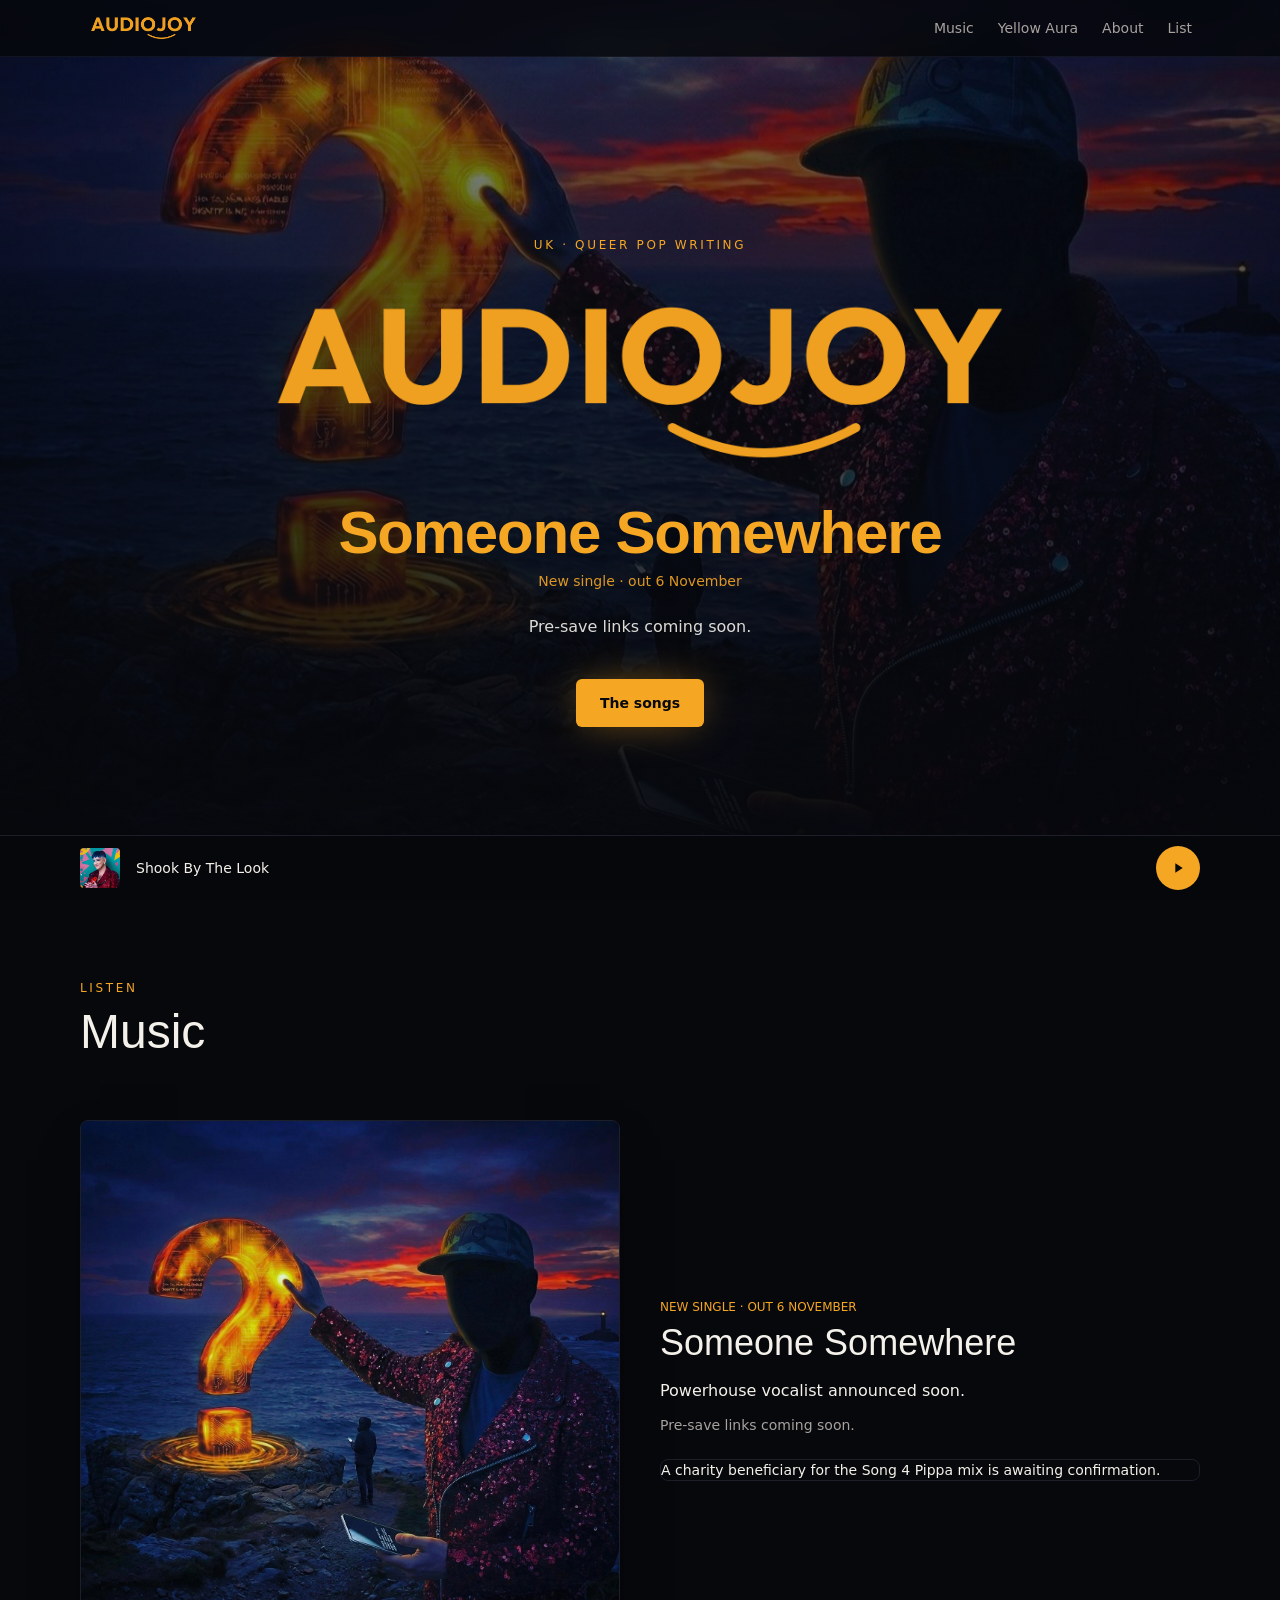
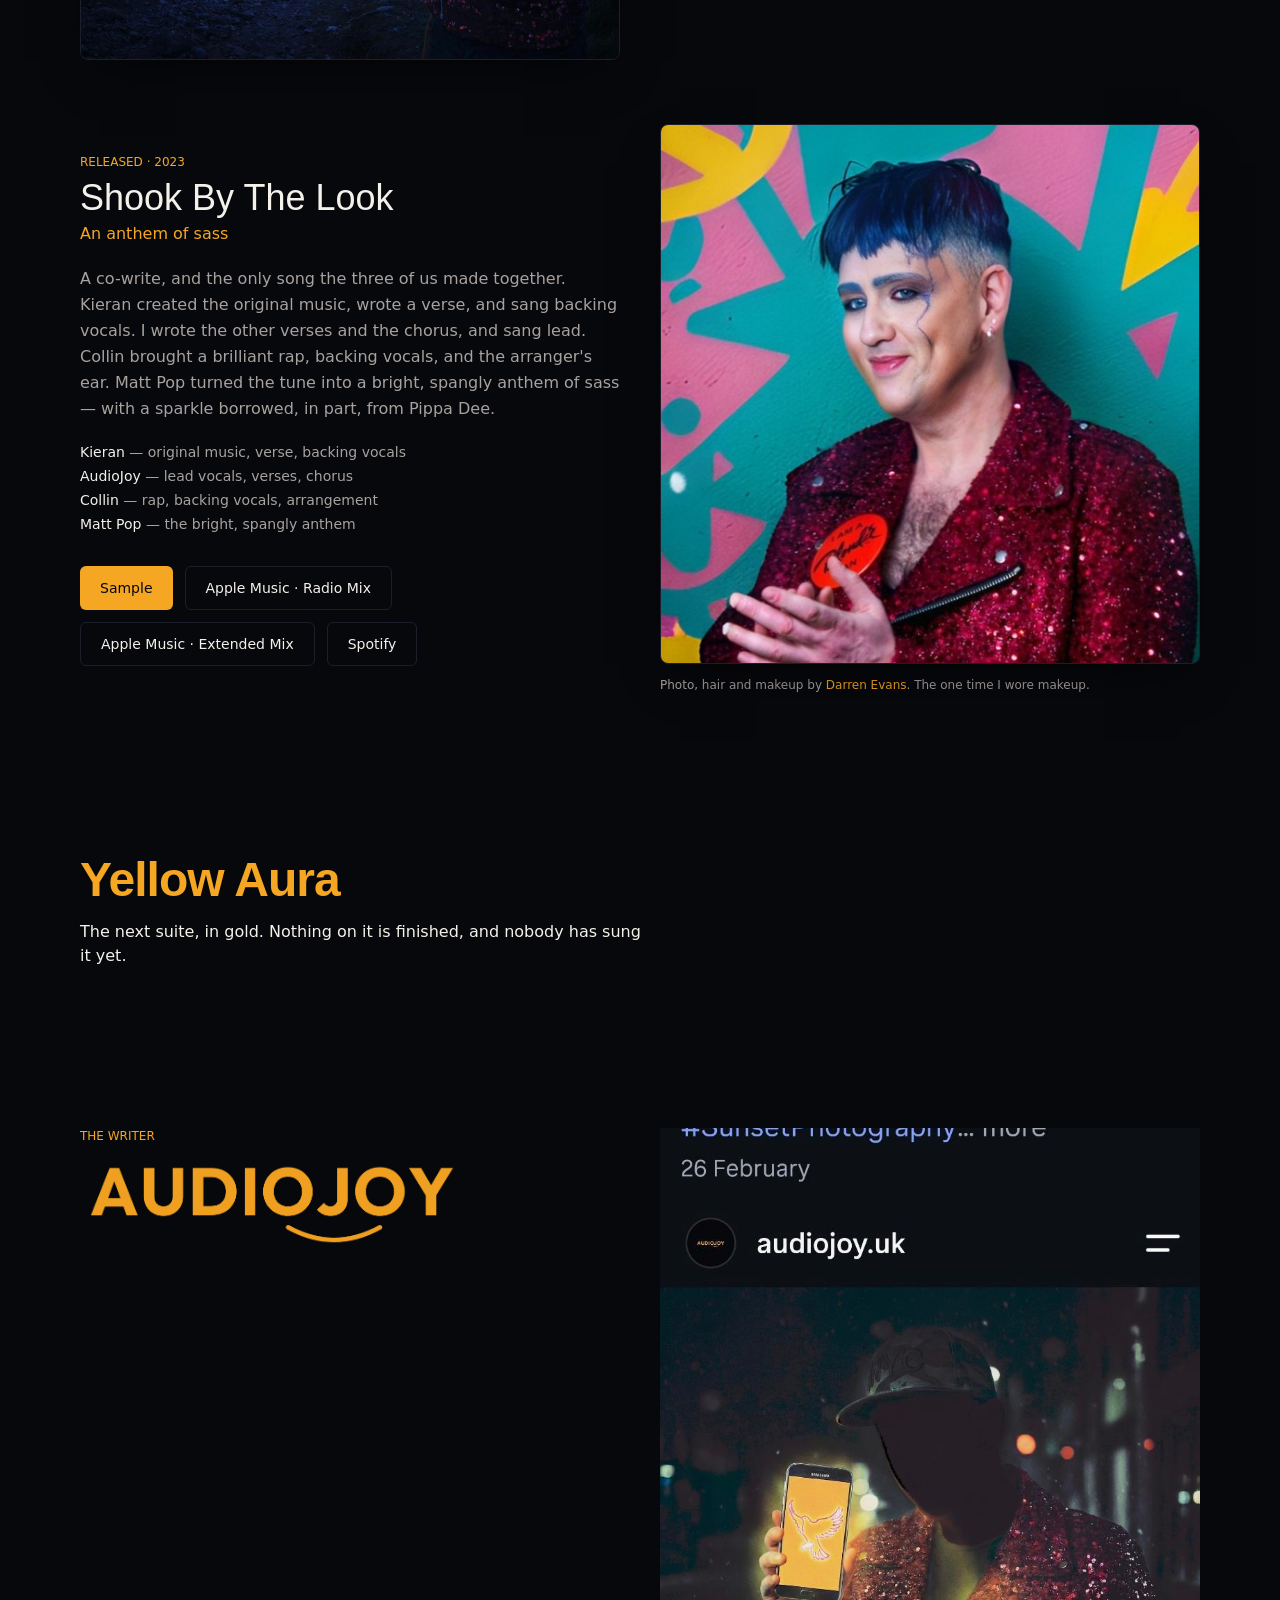
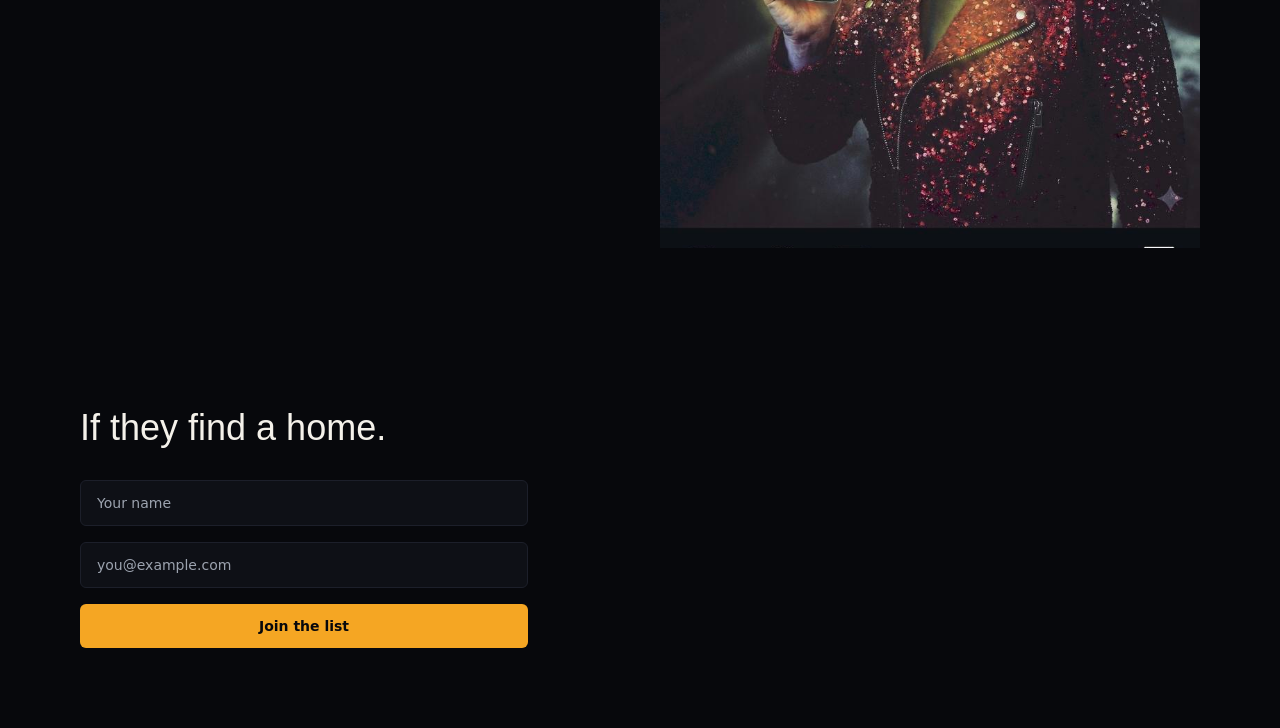
==== commit e77b8a4a: "Link Darren Evans credit to darrenevans.com" ====
--- a/index.html
+++ b/index.html
@@ -94,7 +94,7 @@
         </div>
         <figure class="order-1 md:order-2">
           <div class="relative overflow-hidden rounded-lg framed"><img src="shook.jpg" alt="Shook By The Look artwork" class="aspect-square w-full object-cover" /></div>
-          <figcaption class="mt-3 text-xs leading-relaxed text-muted">Photo, hair and makeup by Darren Evans. The one time I wore makeup.</figcaption>
+          <figcaption class="mt-3 text-xs leading-relaxed text-muted">Photo, hair and makeup by <a href="https://www.darrenevans.com/" target="_blank" rel="noopener" class="text-primary hover:text-primary/90">Darren Evans</a>. The one time I wore makeup.</figcaption>
         </figure>
       </div>
     </section>
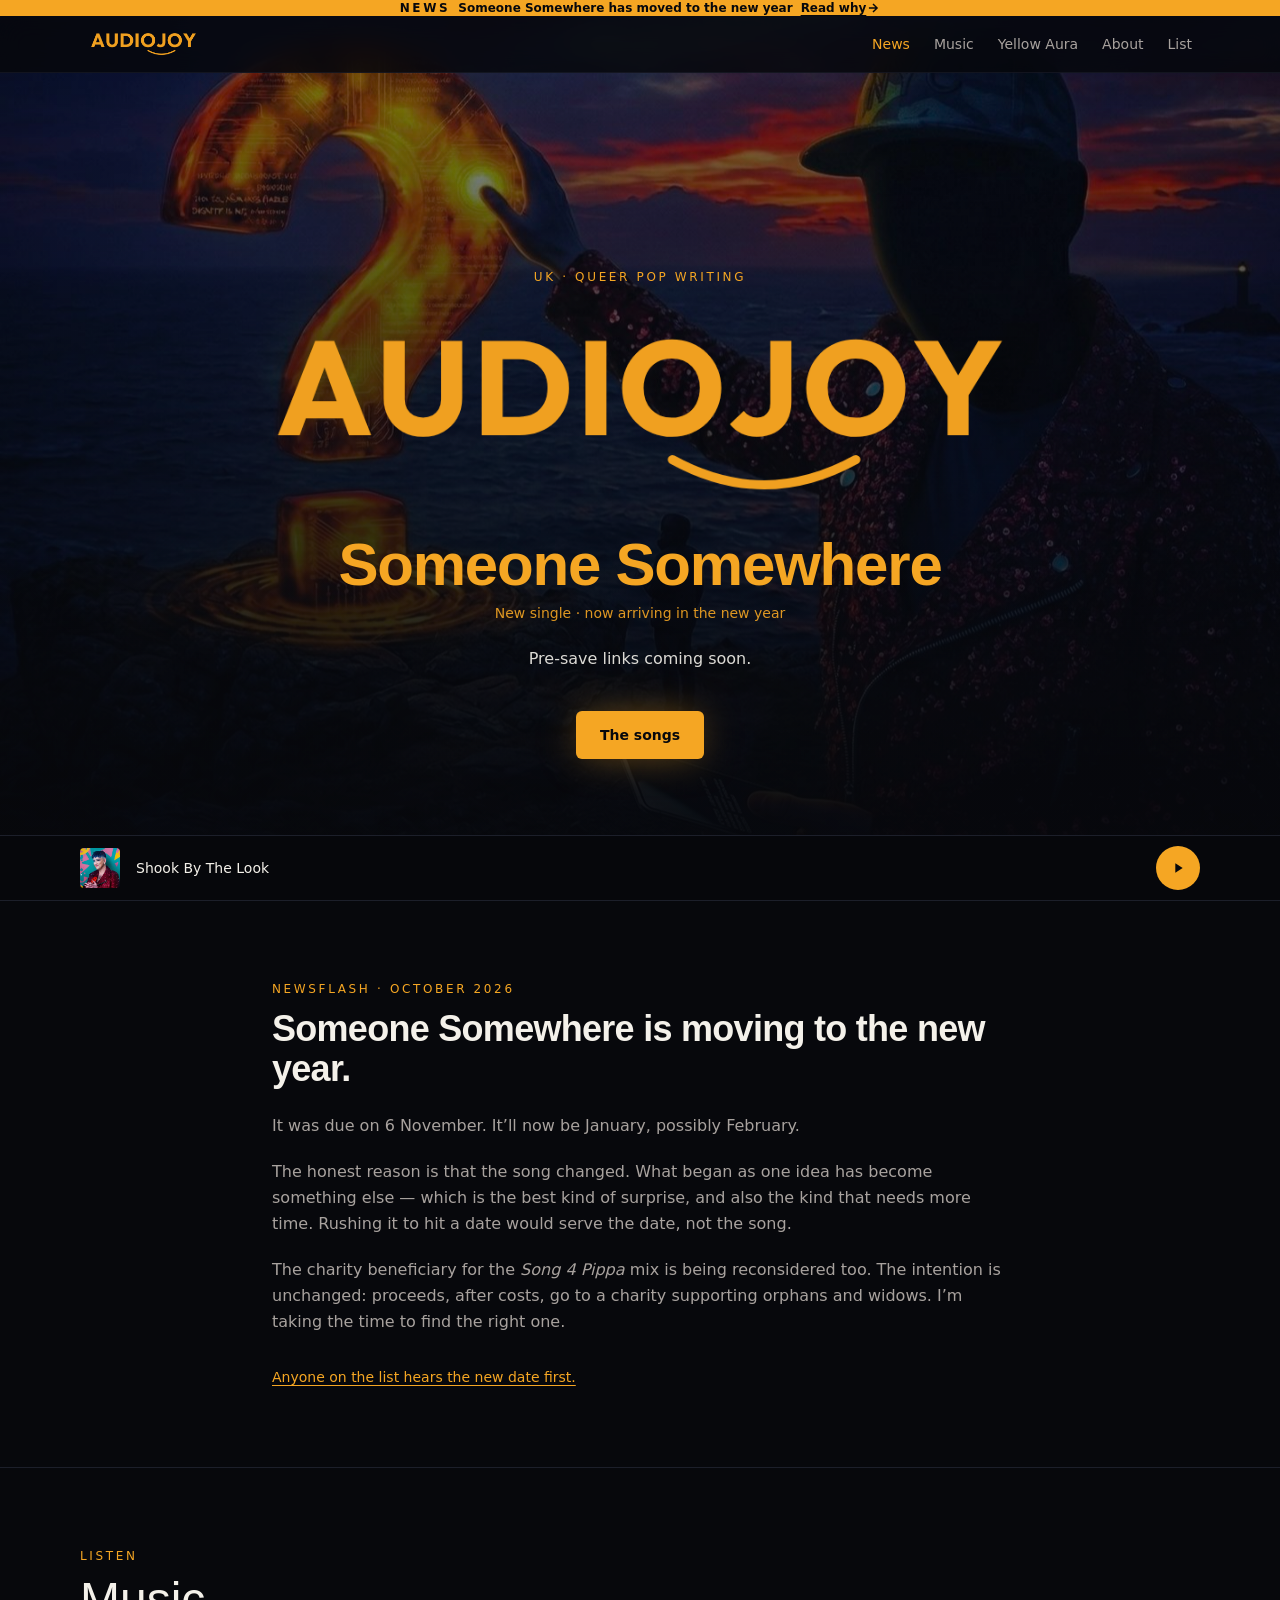
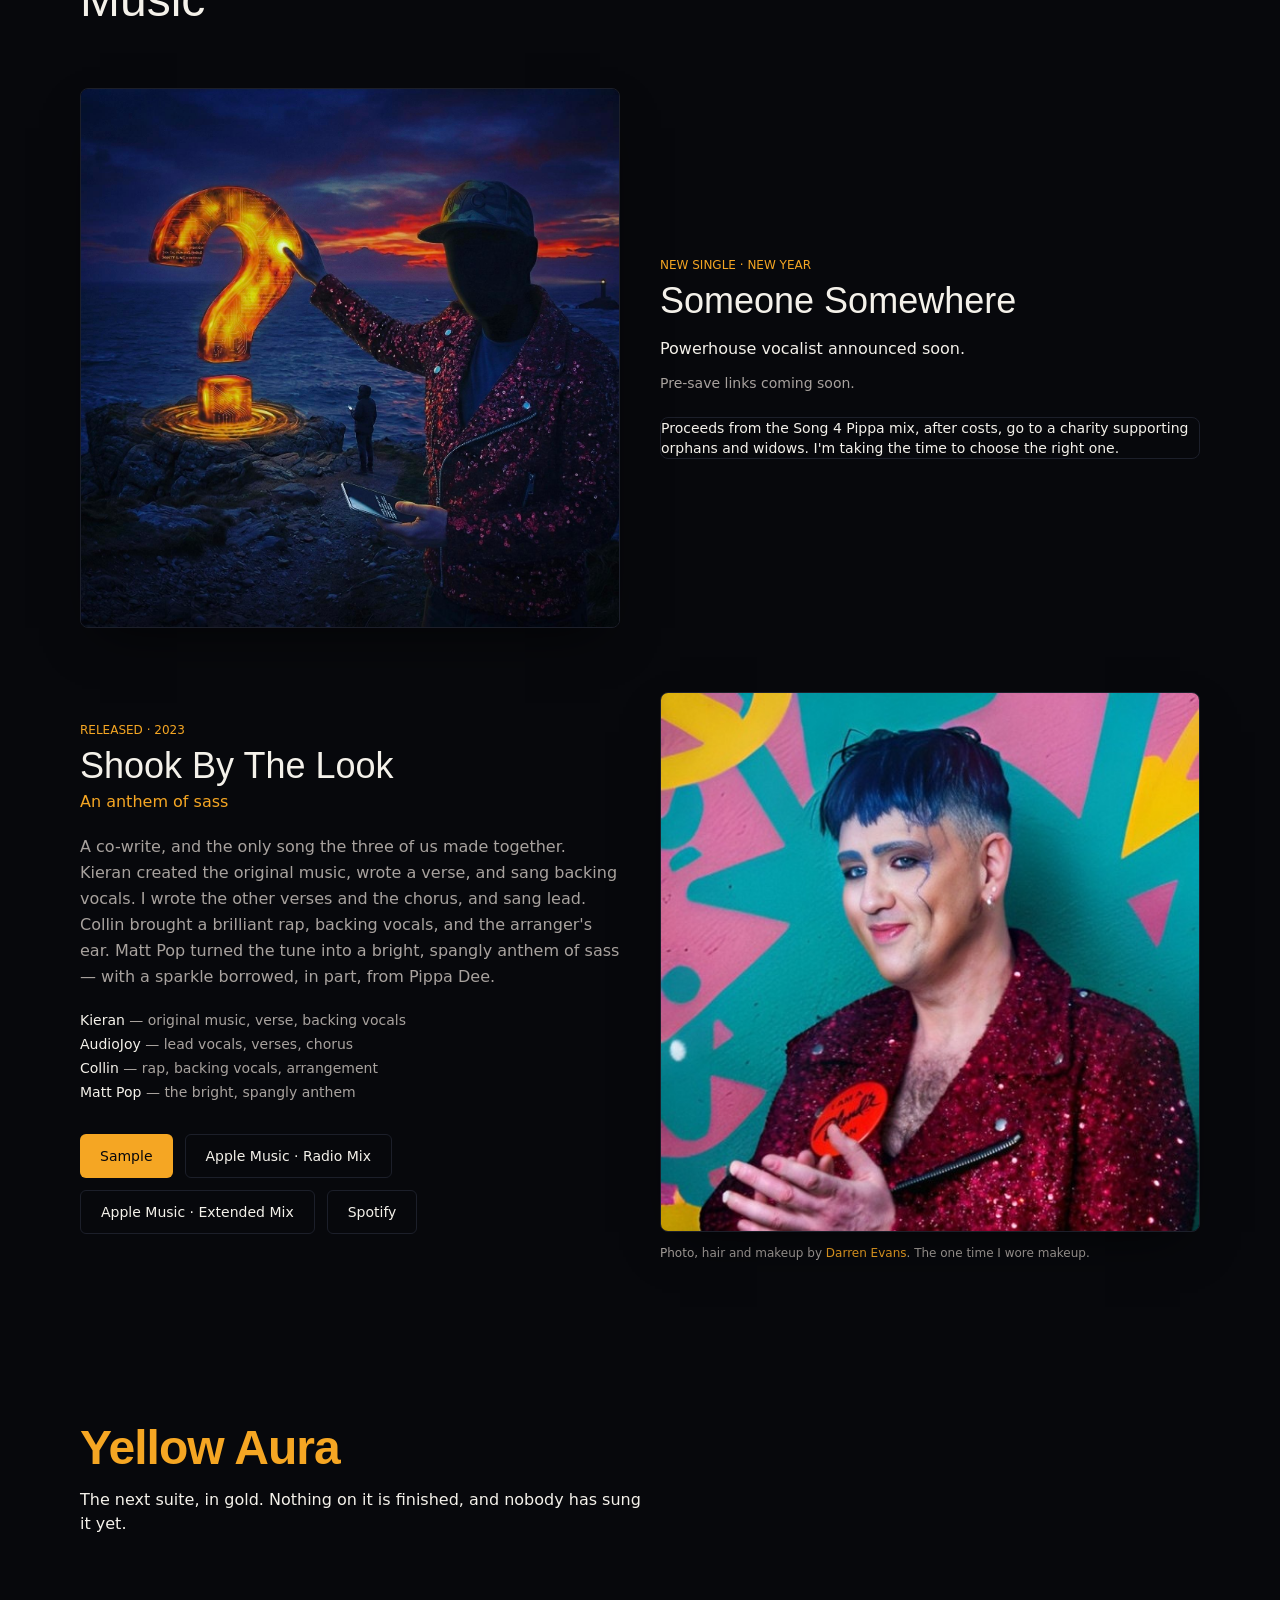
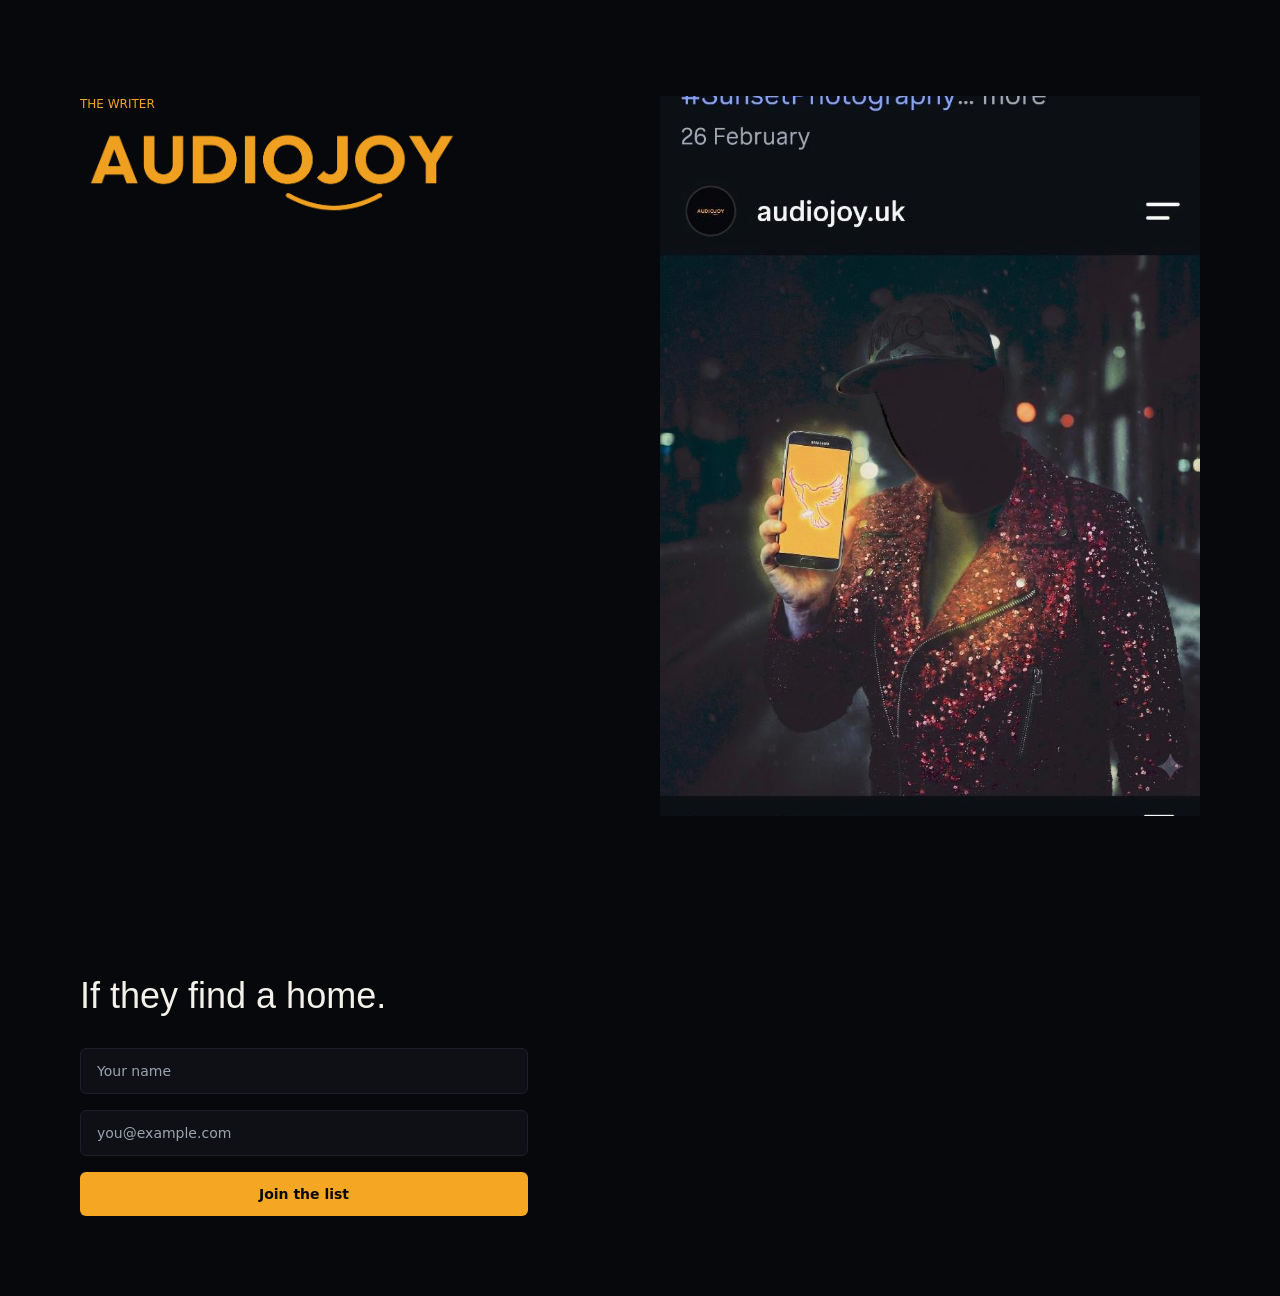
==== commit 7a76df80: "Update index.htmlNewsflash: Someone Somewhere moves to the new year" ====
--- a/index.html
+++ b/index.html
@@ -7,7 +7,7 @@
   <meta name="referrer" content="strict-origin-when-cross-origin" />
   <meta name="google-site-verification" content="r1H66RN078U0JwIiFOLY94wGPQe7j51mavKXHl9Q-VI" />
   <title>AudioJoy — UK Queer Pop Writing</title>
-  <meta name="description" content="AudioJoy — UK queer pop writing. New single Someone Somewhere, out 6 November." />
+  <meta name="description" content="AudioJoy — UK queer pop writing. New single Someone Somewhere, now arriving in the new year." />
   <meta name="theme-color" content="#07080c" />
   <link rel="canonical" href="https://audiojoy.uk/" />
   <meta property="og:type" content="website" />
@@ -15,7 +15,7 @@
   <meta property="og:site_name" content="AudioJoy" />
   <meta property="og:locale" content="en_GB" />
   <meta property="og:title" content="AudioJoy" />
-  <meta property="og:description" content="UK queer pop writing. New single Someone Somewhere — out 6 November." />
+  <meta property="og:description" content="UK queer pop writing. New single Someone Somewhere — now arriving in the new year." />
   <meta property="og:image" content="https://audiojoy.uk/question-mark-touch.jpg" />
   <link rel="icon" type="image/png" href="logo-mark.png" />
   <script type="application/ld+json">{"@context":"https://schema.org","@type":"MusicGroup","name":"AudioJoy","url":"https://audiojoy.uk/","image":"https://audiojoy.uk/logo-mark.png","genre":"Pop","sameAs":["https://music.apple.com/us/artist/london-calling/1695892054","https://open.spotify.com/artist/2hSwuSFQrPmJkJn00JSye5","https://www.instagram.com/audiojoy.uk/","https://www.tiktok.com/@audiojoy.uk"],"track":[{"@type":"MusicRecording","name":"Someone Somewhere","byArtist":{"@type":"MusicGroup","name":"AudioJoy"},"image":"https://audiojoy.uk/question-mark-touch.jpg","url":"https://audiojoy.uk/#music"},{"@type":"MusicRecording","name":"Shook By The Look","byArtist":{"@type":"MusicGroup","name":"AudioJoy"},"image":"https://audiojoy.uk/shook.jpg","url":"https://music.apple.com/us/album/shook-by-the-look-matt-pop-radio-remix/1695899288?i=1695899289"}]}</script>
@@ -34,19 +34,39 @@
     @keyframes kenburns { 0% { transform: scale(1) translate(0, 0); } 100% { transform: scale(1.09) translate(-1.5%, -1%); } }
     .hero-glow { position: absolute; left: 50%; top: 42%; width: 640px; height: 640px; max-width: 90vw; transform: translate(-50%, -50%); background: radial-gradient(circle, rgba(245,166,35,0.38) 0%, rgba(245,166,35,0) 70%); filter: blur(6px); animation: glow-drift 13s ease-in-out infinite alternate; pointer-events: none; }
     @keyframes glow-drift { 0% { transform: translate(-54%, -53%) scale(1); } 100% { transform: translate(-46%, -47%) scale(1.18); } }
+    /* newsflash */
+    .nf-hero-pad { padding-top: 8rem; }
+    #news { scroll-margin-top: 7rem; }
+    .nf-row { column-gap: 0.5rem; row-gap: 0.25rem; }
+    .nf-badge { border-radius: 0.125rem; }
+    .nf-arrow { width: 0.875rem; height: 0.875rem; flex-shrink: 0; }
+    .nf-link { text-decoration-line: underline; text-underline-offset: 3px; }
+    .nf-body { padding-top: 4rem; padding-bottom: 4rem; }
+    @media (min-width: 768px) { .nf-body { padding-top: 5rem; padding-bottom: 5rem; } }
   </style>
 </head>
 <body class="bg-bg text-fg font-sans min-h-dvh flex flex-col">
-  <header class="fixed top-0 inset-x-0 z-40 border-b border-border/60 bg-bg/85 backdrop-blur-md">
-    <div class="mx-auto flex h-14 max-w-6xl items-center justify-between px-4 md:px-6">
-      <a href="#" class="flex items-center gap-2"><img src="logo-mark.png" alt="AudioJoy" class="h-7 w-auto" /></a>
-      <nav class="hidden items-center gap-6 text-sm font-medium text-muted md:flex">
-        <a href="#music">Music</a><a href="#aura">Yellow Aura</a><a href="#about">About</a><a href="#list">List</a>
-      </nav>
-    </div>
-  </header>
+  <div class="fixed top-0 inset-x-0 z-40">
+    <a href="#news" class="block bg-primary text-bg transition-colors hover:bg-fg">
+      <div class="nf-row mx-auto flex max-w-6xl flex-wrap items-center justify-center px-4 py-2 text-center text-xs font-semibold">
+        <span class="nf-badge bg-bg/20 px-2 py-0.5 uppercase tracking-brand">News</span>
+        <span>Someone Somewhere has moved to the new year</span>
+        <span class="nf-link inline-flex items-center gap-1">Read why
+          <svg class="nf-arrow" viewBox="0 0 24 24" fill="none" stroke="currentColor" stroke-width="2.5" aria-hidden="true"><path d="M5 12h14M12 5l7 7-7 7"/></svg>
+        </span>
+      </div>
+    </a>
+    <header class="border-b border-border/60 bg-bg/85 backdrop-blur-md">
+      <div class="mx-auto flex h-14 max-w-6xl items-center justify-between px-4 md:px-6">
+        <a href="#" class="flex items-center gap-2"><img src="logo-mark.png" alt="AudioJoy" class="h-7 w-auto" /></a>
+        <nav class="hidden items-center gap-6 text-sm font-medium text-muted md:flex">
+          <a href="#news" class="text-primary">News</a><a href="#music">Music</a><a href="#aura">Yellow Aura</a><a href="#about">About</a><a href="#list">List</a>
+        </nav>
+      </div>
+    </header>
+  </div>
   <main id="main" class="flex-1">
-    <section class="relative min-h-[100dvh] flex items-center pt-16 overflow-hidden">
+    <section class="nf-hero-pad relative min-h-[100dvh] flex items-center overflow-hidden">
       <div class="absolute inset-0">
         <img src="question-mark-touch.jpg" alt="" class="hero-kenburns h-full w-full object-cover object-center opacity-90" fetchpriority="high" />
         <div class="absolute inset-0 bg-gradient-to-t from-bg via-bg/70 to-bg/30"></div>
@@ -55,9 +75,21 @@
         <p class="text-xs font-medium tracking-brand uppercase text-primary">UK · Queer pop writing</p>
         <img src="logo-mark.png" alt="" class="relative mx-auto mt-8 h-auto w-full max-w-3xl" />
         <p class="era mt-6 text-4xl md:text-6xl text-primary">Someone Somewhere</p>
-        <p class="mx-auto mt-2 text-sm text-primary/90">New single · out 6 November</p>
+        <p class="mx-auto mt-2 text-sm text-primary/90">New single · now arriving in the new year</p>
         <p class="mx-auto mt-6 max-w-lg text-base text-fg/90">Pre-save links coming soon.</p>
         <div class="mt-10"><a href="#music" class="inline-flex h-12 items-center rounded-md bg-primary px-6 text-sm font-semibold text-bg aura-glow">The songs</a></div>
+      </div>
+    </section>
+    <section id="news" class="border-y border-border bg-surface/40">
+      <div class="nf-body mx-auto max-w-3xl px-4">
+        <p class="text-xs tracking-brand uppercase text-primary">Newsflash · October 2026</p>
+        <h2 class="era mt-3 text-3xl md:text-4xl">Someone Somewhere is moving to the new year.</h2>
+        <div class="mt-6 space-y-5 text-base leading-relaxed text-muted">
+          <p>It was due on 6 November. It&rsquo;ll now be January, possibly February.</p>
+          <p>The honest reason is that the song changed. What began as one idea has become something else &mdash; which is the best kind of surprise, and also the kind that needs more time. Rushing it to hit a date would serve the date, not the song.</p>
+          <p>The charity beneficiary for the <em>Song 4 Pippa</em> mix is being reconsidered too. The intention is unchanged: proceeds, after costs, go to a charity supporting orphans and widows. I&rsquo;m taking the time to find the right one.</p>
+        </div>
+        <p class="mt-8 text-sm text-primary"><a href="#list" class="nf-link hover:text-fg">Anyone on the list hears the new date first.</a></p>
       </div>
     </section>
     <section id="music" class="mx-auto max-w-6xl px-4 py-20">
@@ -66,11 +98,11 @@
       <div class="reveal mt-16 grid gap-10 md:grid-cols-2 md:items-center">
         <div class="relative overflow-hidden rounded-lg framed"><img src="question-mark-touch.jpg" alt="" class="aspect-square w-full object-cover" /></div>
         <div>
-          <p class="text-xs uppercase text-primary">New single · Out 6 November</p>
+          <p class="text-xs uppercase text-primary">New single · New year</p>
           <h3 class="mt-2 font-display text-4xl">Someone Somewhere</h3>
           <p class="mt-4 text-base">Powerhouse vocalist announced soon.</p>
           <p class="mt-3 text-sm text-muted">Pre-save links coming soon.</p>
-          <div class="mt-6 rounded-lg border border-border p-5"><p class="text-sm">A charity beneficiary for the Song 4 Pippa mix is awaiting confirmation.</p></div>
+          <div class="mt-6 rounded-lg border border-border p-5"><p class="text-sm">Proceeds from the Song 4 Pippa mix, after costs, go to a charity supporting orphans and widows. I'm taking the time to choose the right one.</p></div>
         </div>
       </div>
       <div class="reveal mt-16 grid gap-10 md:grid-cols-2 md:items-center">
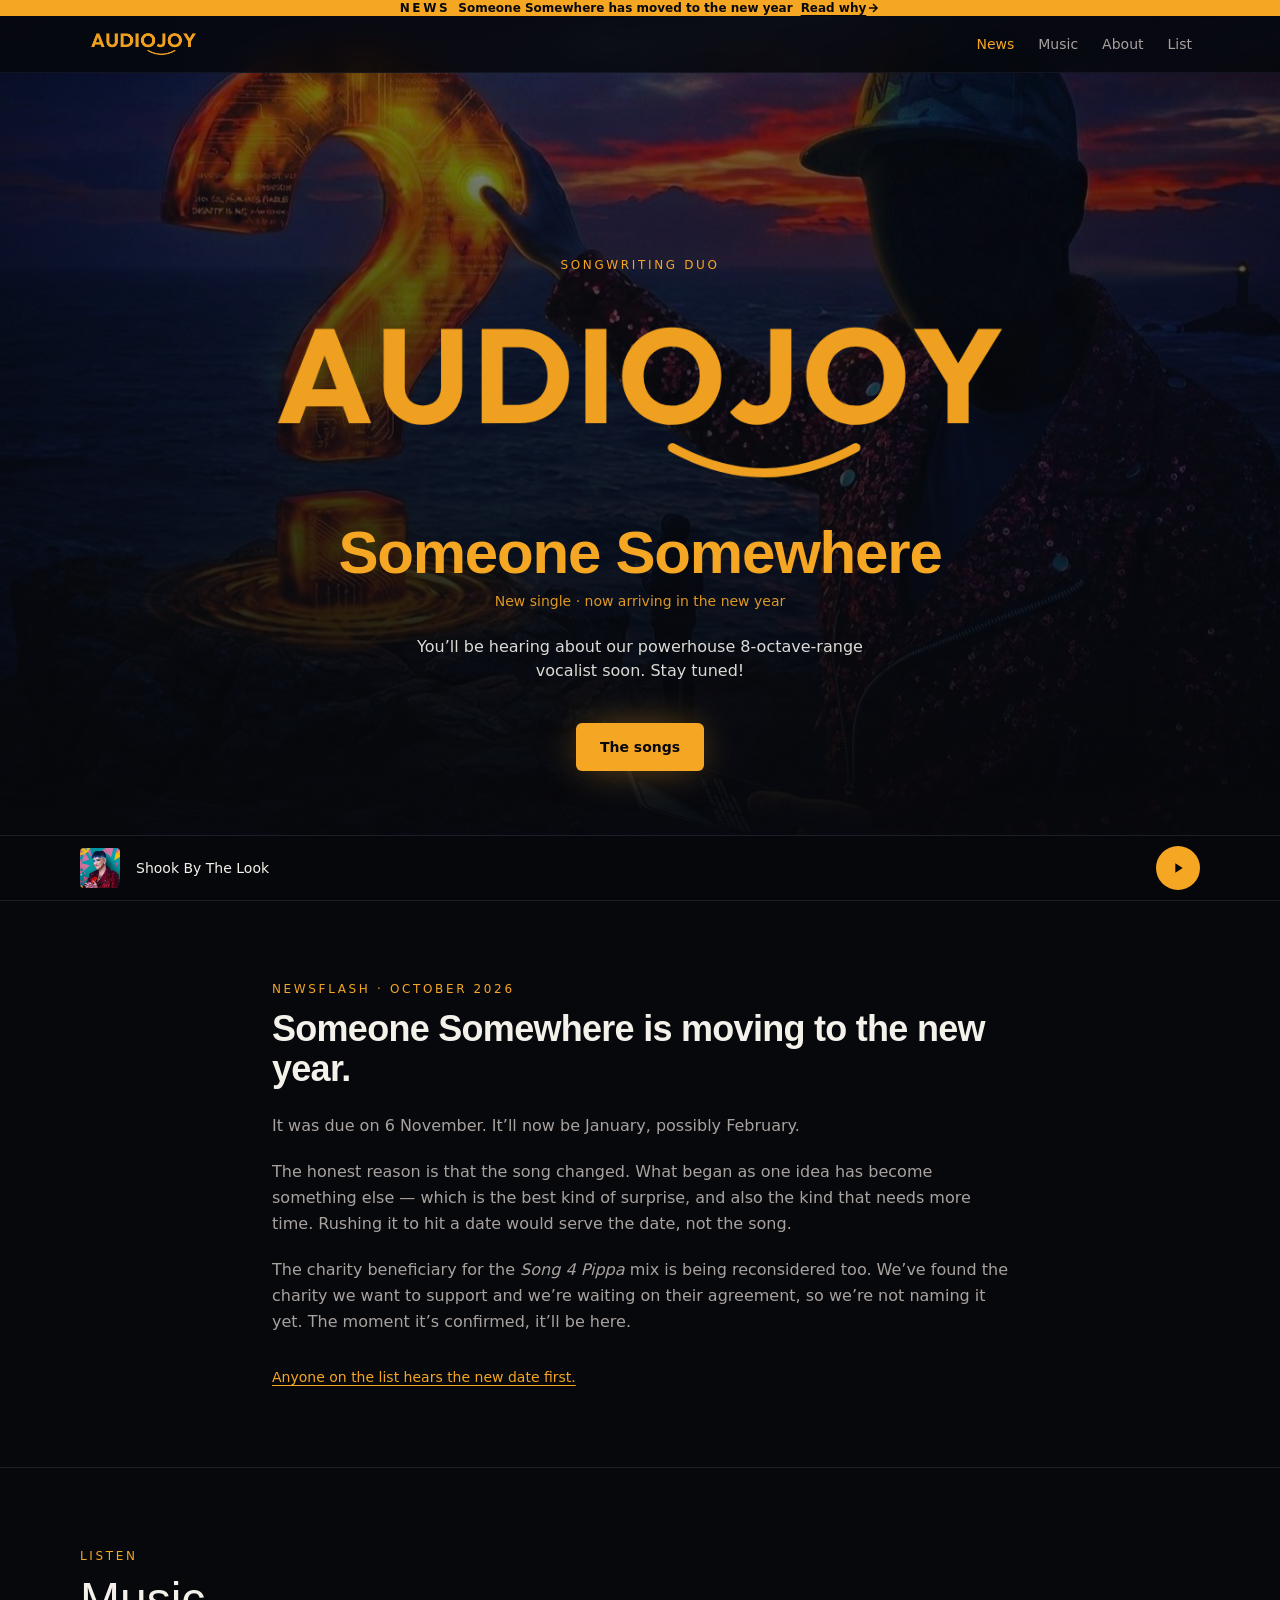
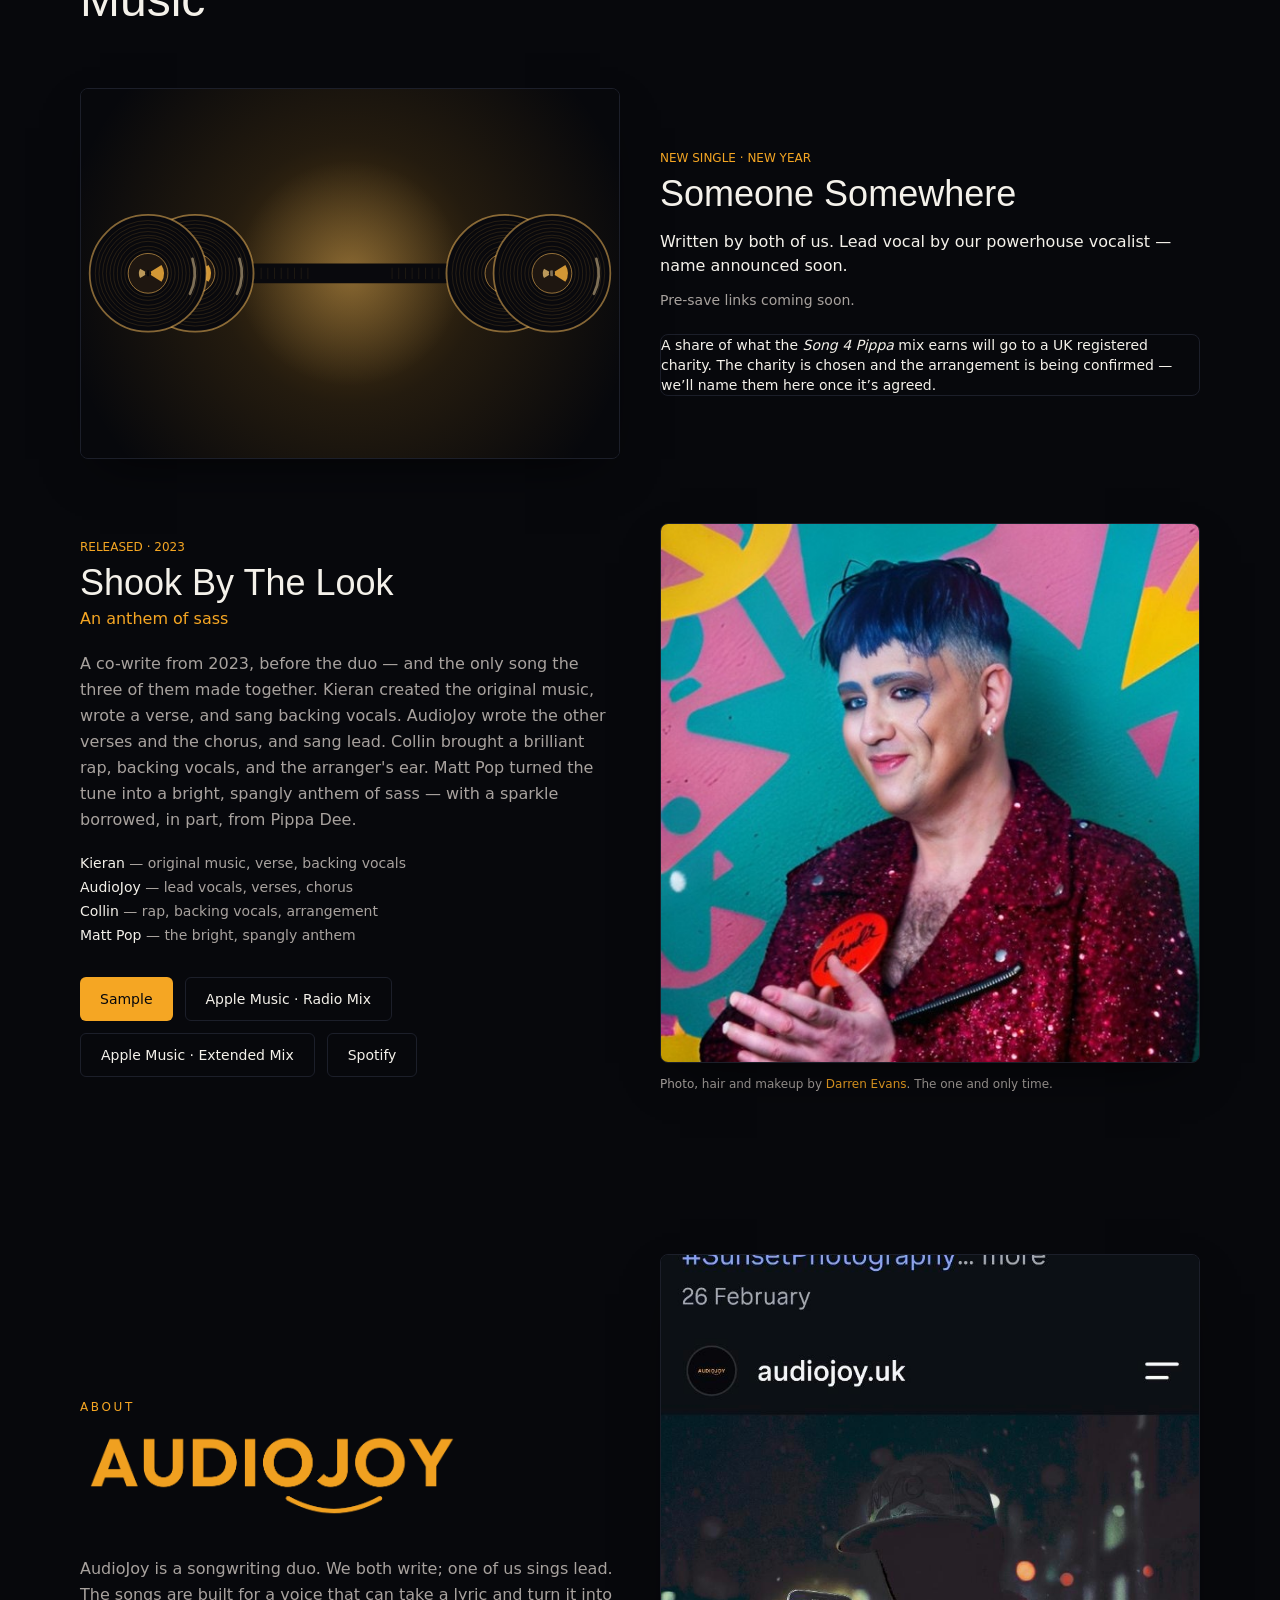
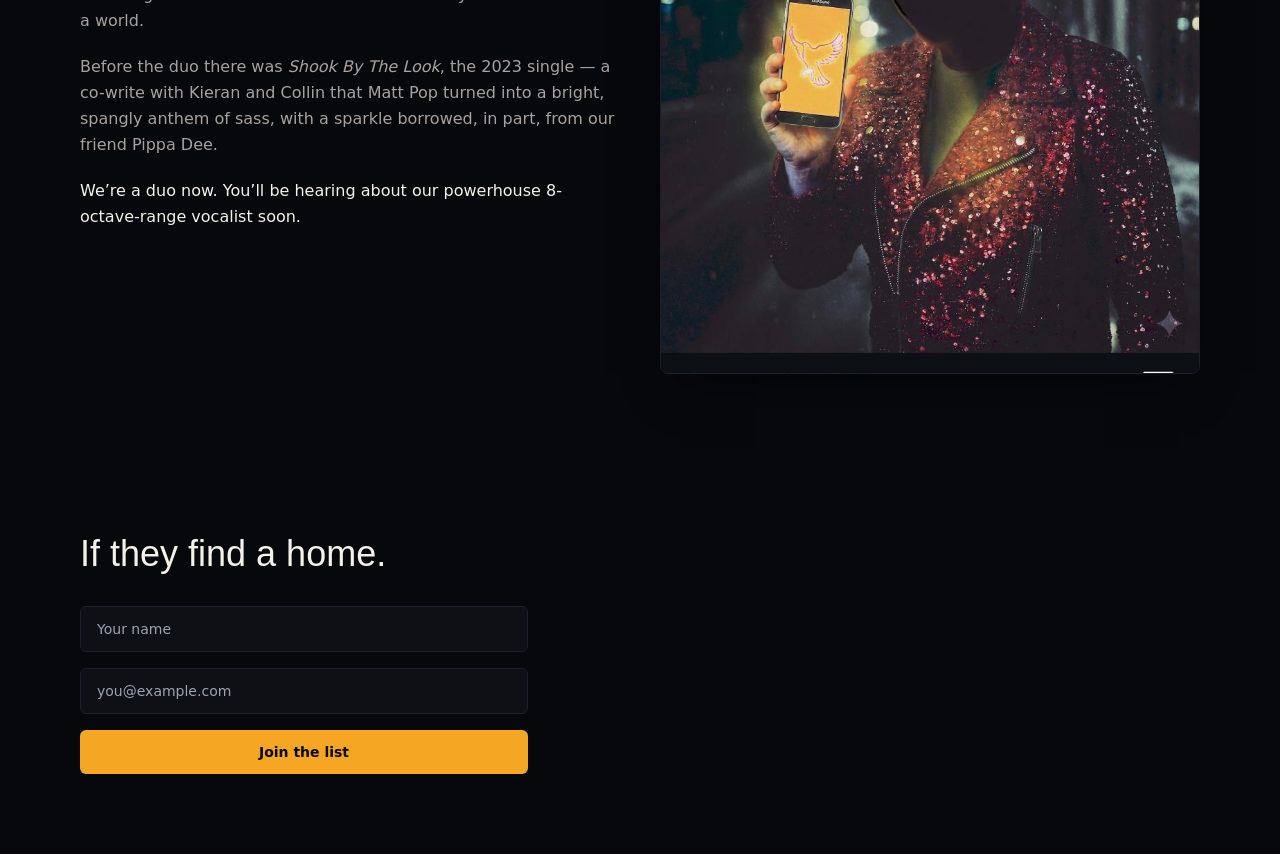
==== commit ca9855a5: "Site: songwriting duo voice, About section, barbell-and-vinyl symbol, charity wording pending approv" ====
--- a/index.html
+++ b/index.html
@@ -6,8 +6,8 @@
   <meta http-equiv="Content-Security-Policy" content="default-src 'self'; script-src 'self' 'unsafe-inline' https://static.cloudflareinsights.com; style-src 'self' 'unsafe-inline' https://fonts.googleapis.com; font-src 'self' https://fonts.gstatic.com; img-src 'self' data:; media-src 'self'; connect-src 'self' https://formspree.io https://cloudflareinsights.com https://static.cloudflareinsights.com; base-uri 'self'; object-src 'none'; form-action 'self' https://formspree.io; frame-ancestors 'none'" />
   <meta name="referrer" content="strict-origin-when-cross-origin" />
   <meta name="google-site-verification" content="r1H66RN078U0JwIiFOLY94wGPQe7j51mavKXHl9Q-VI" />
-  <title>AudioJoy — UK Queer Pop Writing</title>
-  <meta name="description" content="AudioJoy — UK queer pop writing. New single Someone Somewhere, now arriving in the new year." />
+  <title>AudioJoy &#8212; Songwriting Duo</title>
+  <meta name="description" content="AudioJoy &#8212; a songwriting duo. New single Someone Somewhere, arriving in the new year." />
   <meta name="theme-color" content="#07080c" />
   <link rel="canonical" href="https://audiojoy.uk/" />
   <meta property="og:type" content="website" />
@@ -15,7 +15,7 @@
   <meta property="og:site_name" content="AudioJoy" />
   <meta property="og:locale" content="en_GB" />
   <meta property="og:title" content="AudioJoy" />
-  <meta property="og:description" content="UK queer pop writing. New single Someone Somewhere — now arriving in the new year." />
+  <meta property="og:description" content="A songwriting duo. New single Someone Somewhere &#8212; arriving in the new year." />
   <meta property="og:image" content="https://audiojoy.uk/question-mark-touch.jpg" />
   <link rel="icon" type="image/png" href="logo-mark.png" />
   <script type="application/ld+json">{"@context":"https://schema.org","@type":"MusicGroup","name":"AudioJoy","url":"https://audiojoy.uk/","image":"https://audiojoy.uk/logo-mark.png","genre":"Pop","sameAs":["https://music.apple.com/us/artist/london-calling/1695892054","https://open.spotify.com/artist/2hSwuSFQrPmJkJn00JSye5","https://www.instagram.com/audiojoy.uk/","https://www.tiktok.com/@audiojoy.uk"],"track":[{"@type":"MusicRecording","name":"Someone Somewhere","byArtist":{"@type":"MusicGroup","name":"AudioJoy"},"image":"https://audiojoy.uk/question-mark-touch.jpg","url":"https://audiojoy.uk/#music"},{"@type":"MusicRecording","name":"Shook By The Look","byArtist":{"@type":"MusicGroup","name":"AudioJoy"},"image":"https://audiojoy.uk/shook.jpg","url":"https://music.apple.com/us/album/shook-by-the-look-matt-pop-radio-remix/1695899288?i=1695899289"}]}</script>
@@ -43,6 +43,13 @@
     .nf-link { text-decoration-line: underline; text-underline-offset: 3px; }
     .nf-body { padding-top: 4rem; padding-bottom: 4rem; }
     @media (min-width: 768px) { .nf-body { padding-top: 5rem; padding-bottom: 5rem; } }
+    /* barbell + spinning vinyl symbol */
+    .aj-sym { display: block; width: 100%; height: auto; }
+    .aj-spin { transform-box: fill-box; transform-origin: 50% 50%; animation: aj-turn 4.6s linear infinite; }
+    .aj-breathe { transform-box: fill-box; transform-origin: 50% 50%; animation: aj-breathe 9s ease-in-out infinite alternate; }
+    @keyframes aj-turn { to { transform: rotate(360deg); } }
+    @keyframes aj-breathe { from { transform: scale(0.97); opacity: .85; } to { transform: scale(1.06); opacity: 1; } }
+    @media (prefers-reduced-motion: reduce) { .aj-spin, .aj-breathe { animation: none; } }
   </style>
 </head>
 <body class="bg-bg text-fg font-sans min-h-dvh flex flex-col">
@@ -60,7 +67,7 @@
       <div class="mx-auto flex h-14 max-w-6xl items-center justify-between px-4 md:px-6">
         <a href="#" class="flex items-center gap-2"><img src="logo-mark.png" alt="AudioJoy" class="h-7 w-auto" /></a>
         <nav class="hidden items-center gap-6 text-sm font-medium text-muted md:flex">
-          <a href="#news" class="text-primary">News</a><a href="#music">Music</a><a href="#aura">Yellow Aura</a><a href="#about">About</a><a href="#list">List</a>
+          <a href="#news" class="text-primary">News</a><a href="#music">Music</a><a href="#about">About</a><a href="#list">List</a>
         </nav>
       </div>
     </header>
@@ -72,22 +79,22 @@
         <div class="absolute inset-0 bg-gradient-to-t from-bg via-bg/70 to-bg/30"></div>
       </div>
       <div class="relative z-10 mx-auto w-full max-w-5xl px-4 py-20 text-center">
-        <p class="text-xs font-medium tracking-brand uppercase text-primary">UK · Queer pop writing</p>
+        <p class="text-xs font-medium tracking-brand uppercase text-primary">Songwriting duo</p>
         <img src="logo-mark.png" alt="" class="relative mx-auto mt-8 h-auto w-full max-w-3xl" />
         <p class="era mt-6 text-4xl md:text-6xl text-primary">Someone Somewhere</p>
-        <p class="mx-auto mt-2 text-sm text-primary/90">New single · now arriving in the new year</p>
-        <p class="mx-auto mt-6 max-w-lg text-base text-fg/90">Pre-save links coming soon.</p>
+        <p class="mx-auto mt-2 text-sm text-primary/90">New single &#183; now arriving in the new year</p>
+        <p class="mx-auto mt-6 max-w-lg text-base text-fg/90">You&rsquo;ll be hearing about our powerhouse 8-octave-range vocalist soon. Stay tuned!</p>
         <div class="mt-10"><a href="#music" class="inline-flex h-12 items-center rounded-md bg-primary px-6 text-sm font-semibold text-bg aura-glow">The songs</a></div>
       </div>
     </section>
     <section id="news" class="border-y border-border bg-surface/40">
       <div class="nf-body mx-auto max-w-3xl px-4">
-        <p class="text-xs tracking-brand uppercase text-primary">Newsflash · October 2026</p>
+        <p class="text-xs tracking-brand uppercase text-primary">Newsflash &#183; October 2026</p>
         <h2 class="era mt-3 text-3xl md:text-4xl">Someone Somewhere is moving to the new year.</h2>
         <div class="mt-6 space-y-5 text-base leading-relaxed text-muted">
           <p>It was due on 6 November. It&rsquo;ll now be January, possibly February.</p>
           <p>The honest reason is that the song changed. What began as one idea has become something else &mdash; which is the best kind of surprise, and also the kind that needs more time. Rushing it to hit a date would serve the date, not the song.</p>
-          <p>The charity beneficiary for the <em>Song 4 Pippa</em> mix is being reconsidered too. The intention is unchanged: proceeds, after costs, go to a charity supporting orphans and widows. I&rsquo;m taking the time to find the right one.</p>
+          <p>The charity beneficiary for the <em>Song 4 Pippa</em> mix is being reconsidered too. We&rsquo;ve found the charity we want to support and we&rsquo;re waiting on their agreement, so we&rsquo;re not naming it yet. The moment it&rsquo;s confirmed, it&rsquo;ll be here.</p>
         </div>
         <p class="mt-8 text-sm text-primary"><a href="#list" class="nf-link hover:text-fg">Anyone on the list hears the new date first.</a></p>
       </div>
@@ -96,50 +103,96 @@
       <p class="text-xs tracking-brand uppercase text-primary">Listen</p>
       <h2 class="mt-3 font-display text-5xl">Music</h2>
       <div class="reveal mt-16 grid gap-10 md:grid-cols-2 md:items-center">
-        <div class="relative overflow-hidden rounded-lg framed"><img src="question-mark-touch.jpg" alt="" class="aspect-square w-full object-cover" /></div>
+        <div class="relative overflow-hidden rounded-lg framed">
+          <svg class="aj-sym" viewBox="0 0 1080 740" role="img"
+               aria-label="A loaded barbell whose weight plates are spinning vinyl records">
+            <defs>
+              <radialGradient id="aj-aura">
+                <stop offset="0" stop-color="#f5a623" stop-opacity=".34"/>
+                <stop offset=".45" stop-color="#f5a623" stop-opacity=".12"/>
+                <stop offset="1" stop-color="#f5a623" stop-opacity="0"/>
+              </radialGradient>
+              <radialGradient id="aj-core">
+                <stop offset="0" stop-color="#ffcd78" stop-opacity=".30"/>
+                <stop offset="1" stop-color="#ffcd78" stop-opacity="0"/>
+              </radialGradient>
+              <mask id="aj-hole">
+                <rect x="-121.2" y="-121.2" width="242.5" height="242.5" fill="#fff"/>
+                <circle r="6.1" fill="#000"/>
+              </mask>
+              <g id="aj-rec" mask="url(#aj-hole)">
+                <circle r="117.2" fill="#09090d"/>
+                <circle r="117.2" fill="none" stroke="#fabe5f" stroke-opacity=".51" stroke-width="3.5"/>
+                <path d="M-46.9 0a46.9 46.9 0 1 0 93.8 0a46.9 46.9 0 1 0 -93.8 0M-54.3 0a54.3 54.3 0 1 0 108.6 0a54.3 54.3 0 1 0 -108.6 0M-61.7 0a61.7 61.7 0 1 0 123.3 0a61.7 61.7 0 1 0 -123.3 0M-69.1 0a69.1 69.1 0 1 0 138.1 0a69.1 69.1 0 1 0 -138.1 0M-76.4 0a76.4 76.4 0 1 0 152.9 0a76.4 76.4 0 1 0 -152.9 0M-83.8 0a83.8 83.8 0 1 0 167.7 0a83.8 83.8 0 1 0 -167.7 0M-91.2 0a91.2 91.2 0 1 0 182.4 0a91.2 91.2 0 1 0 -182.4 0M-98.6 0a98.6 98.6 0 1 0 197.2 0a98.6 98.6 0 1 0 -197.2 0M-106 0a106 106 0 1 0 212 0a106 106 0 1 0 -212 0" fill="none" stroke="#e8aa46" stroke-opacity=".18" stroke-width="1.5"/>
+                <circle r="39.9" fill="#1e1610"/>
+                <circle r="39.9" fill="none" stroke="#f2b656" stroke-opacity=".59" stroke-width="2"/>
+                <path d="M0 0L27 -16.9A31.9 31.9 0 0 1 27 16.9Z" fill="#f5b03c" fill-opacity=".84"/>
+                <path d="M0 0L-15.9 9.2A18.3 18.3 0 0 1 -15.9 -9.2Z" fill="#face78" fill-opacity=".71"/>
+                <path d="M89.2 -29A93.8 93.8 0 0 1 84.3 41.1" fill="none" stroke="#ffe2aa" stroke-opacity=".47" stroke-linecap="round" stroke-width="5.3"/>
+              </g>
+            </defs>
+            <rect width="1080" height="740" fill="#07080c"/>
+            <circle cx="540" cy="370" r="583.2" fill="url(#aj-aura)" class="aj-breathe"/>
+            <circle cx="540" cy="370" r="226.8" fill="url(#aj-core)" class="aj-breathe"/>
+            <g class="aj-bar">
+              <rect x="43.2" y="350.2" width="993.6" height="39.6" rx="18.9" fill="#09090d"/>
+              <rect x="241.9" y="356.8" width="596.2" height="26.4" rx="13.2" fill="#09090d"/>
+              <path d="M455.5 358.7v22.7M442.1 358.7v22.7M428.7 358.7v22.7M415.3 358.7v22.7M401.9 358.7v22.7M388.5 358.7v22.7M375.1 358.7v22.7M361.6 358.7v22.7M348.2 358.7v22.7M334.8 358.7v22.7M321.4 358.7v22.7M308 358.7v22.7M294.6 358.7v22.7M281.2 358.7v22.7M624.5 358.7v22.7M637.9 358.7v22.7M651.3 358.7v22.7M664.7 358.7v22.7M678.1 358.7v22.7M691.5 358.7v22.7M704.9 358.7v22.7M718.4 358.7v22.7M731.8 358.7v22.7M745.2 358.7v22.7M758.6 358.7v22.7M772 358.7v22.7M785.4 358.7v22.7M798.8 358.7v22.7" stroke="#ebb250" stroke-opacity=".15" stroke-width="1.3"/>
+              <rect x="266.8" y="334.1" width="25.8" height="71.7" rx="6" fill="#09090d"/>
+              <rect x="266.8" y="334.1" width="25.8" height="8.5" rx="4" fill="#f5ba60" fill-opacity=".31"/>
+              <rect x="787.4" y="334.1" width="25.8" height="71.7" rx="6" fill="#09090d"/>
+              <rect x="787.4" y="334.1" width="25.8" height="8.5" rx="4" fill="#f5ba60" fill-opacity=".31"/>
+            </g>
+            <g transform="translate(229 370)"><g class="aj-spin"><use href="#aj-rec"/></g></g>
+            <g transform="translate(134.6 370)"><g class="aj-spin"><use href="#aj-rec"/></g></g>
+            <g transform="translate(851 370)"><g class="aj-spin"><use href="#aj-rec"/></g></g>
+            <g transform="translate(945.4 370)"><g class="aj-spin"><use href="#aj-rec"/></g></g>
+          </svg>
+        </div>
         <div>
-          <p class="text-xs uppercase text-primary">New single · New year</p>
+          <p class="text-xs uppercase text-primary">New single &#183; New year</p>
           <h3 class="mt-2 font-display text-4xl">Someone Somewhere</h3>
-          <p class="mt-4 text-base">Powerhouse vocalist announced soon.</p>
+          <p class="mt-4 text-base">Written by both of us. Lead vocal by our powerhouse vocalist &mdash; name announced soon.</p>
           <p class="mt-3 text-sm text-muted">Pre-save links coming soon.</p>
-          <div class="mt-6 rounded-lg border border-border p-5"><p class="text-sm">Proceeds from the Song 4 Pippa mix, after costs, go to a charity supporting orphans and widows. I'm taking the time to choose the right one.</p></div>
+          <div class="mt-6 rounded-lg border border-border p-5"><p class="text-sm">A share of what the <em>Song 4 Pippa</em> mix earns will go to a UK registered charity. The charity is chosen and the arrangement is being confirmed &#8212; we&rsquo;ll name them here once it&rsquo;s agreed.</p></div>
         </div>
       </div>
       <div class="reveal mt-16 grid gap-10 md:grid-cols-2 md:items-center">
         <div class="order-2 md:order-1">
-          <p class="text-xs uppercase text-primary">Released · 2023</p>
+          <p class="text-xs uppercase text-primary">Released &#183; 2023</p>
           <h3 class="mt-2 font-display text-4xl">Shook By The Look</h3>
           <p class="mt-1 text-primary">An anthem of sass</p>
-          <p class="mt-5 text-base leading-relaxed text-muted">A co-write, and the only song the three of us made together. Kieran created the original music, wrote a verse, and sang backing vocals. I wrote the other verses and the chorus, and sang lead. Collin brought a brilliant rap, backing vocals, and the arranger's ear. Matt Pop turned the tune into a bright, spangly anthem of sass — with a sparkle borrowed, in part, from Pippa Dee.</p>
+          <p class="mt-5 text-base leading-relaxed text-muted">A co-write from 2023, before the duo &#8212; and the only song the three of them made together. Kieran created the original music, wrote a verse, and sang backing vocals. AudioJoy wrote the other verses and the chorus, and sang lead. Collin brought a brilliant rap, backing vocals, and the arranger's ear. Matt Pop turned the tune into a bright, spangly anthem of sass &#8212; with a sparkle borrowed, in part, from Pippa Dee.</p>
           <ul class="mt-5 space-y-1 text-sm text-muted">
-            <li><span class="text-fg">Kieran</span> — original music, verse, backing vocals</li>
-            <li><span class="text-fg">AudioJoy</span> — lead vocals, verses, chorus</li>
-            <li><span class="text-fg">Collin</span> — rap, backing vocals, arrangement</li>
-            <li><span class="text-fg">Matt Pop</span> — the bright, spangly anthem</li>
+            <li><span class="text-fg">Kieran</span> &#8212; original music, verse, backing vocals</li>
+            <li><span class="text-fg">AudioJoy</span> &#8212; lead vocals, verses, chorus</li>
+            <li><span class="text-fg">Collin</span> &#8212; rap, backing vocals, arrangement</li>
+            <li><span class="text-fg">Matt Pop</span> &#8212; the bright, spangly anthem</li>
           </ul>
           <div class="mt-8 flex flex-wrap items-center gap-3">
             <button class="play-track inline-flex h-11 items-center rounded-md bg-primary px-5 text-sm font-medium text-bg" data-src="shook-sample.mp3">Sample</button>
-            <a href="https://music.apple.com/us/album/shook-by-the-look-matt-pop-radio-remix/1695899288?i=1695899289" target="_blank" rel="noopener" class="inline-flex h-11 items-center rounded-md border border-border px-5 text-sm">Apple Music · Radio Mix</a>
-            <a href="https://music.apple.com/us/album/shook-by-the-look-matt-pop-extended-dance-remix-single/1695892802" target="_blank" rel="noopener" class="inline-flex h-11 items-center rounded-md border border-border px-5 text-sm">Apple Music · Extended Mix</a>
+            <a href="https://music.apple.com/us/album/shook-by-the-look-matt-pop-radio-remix/1695899288?i=1695899289" target="_blank" rel="noopener" class="inline-flex h-11 items-center rounded-md border border-border px-5 text-sm">Apple Music &#183; Radio Mix</a>
+            <a href="https://music.apple.com/us/album/shook-by-the-look-matt-pop-extended-dance-remix-single/1695892802" target="_blank" rel="noopener" class="inline-flex h-11 items-center rounded-md border border-border px-5 text-sm">Apple Music &#183; Extended Mix</a>
             <a href="https://open.spotify.com/artist/2hSwuSFQrPmJkJn00JSye5" target="_blank" rel="noopener" class="inline-flex h-11 items-center rounded-md border border-border px-5 text-sm">Spotify</a>
           </div>
         </div>
         <figure class="order-1 md:order-2">
           <div class="relative overflow-hidden rounded-lg framed"><img src="shook.jpg" alt="Shook By The Look artwork" class="aspect-square w-full object-cover" /></div>
-          <figcaption class="mt-3 text-xs leading-relaxed text-muted">Photo, hair and makeup by <a href="https://www.darrenevans.com/" target="_blank" rel="noopener" class="text-primary hover:text-primary/90">Darren Evans</a>. The one time I wore makeup.</figcaption>
+          <figcaption class="mt-3 text-xs leading-relaxed text-muted">Photo, hair and makeup by <a href="https://www.darrenevans.com/" target="_blank" rel="noopener" class="text-primary hover:text-primary/90">Darren Evans</a>. The one and only time.</figcaption>
         </figure>
       </div>
     </section>
-    <section id="aura" class="mx-auto max-w-6xl px-4 py-20">
-      <h2 class="era text-5xl text-primary">Yellow Aura</h2>
-      <p class="mt-4 max-w-xl">The next suite, in gold. Nothing on it is finished, and nobody has sung it yet.</p>
-    </section>
-    <section id="about" class="mx-auto max-w-6xl px-4 py-20 grid gap-10 md:grid-cols-2">
+    <section id="about" class="mx-auto max-w-6xl px-4 py-20 grid gap-10 md:grid-cols-2 md:items-center">
       <div>
-        <p class="text-xs uppercase text-primary">The writer</p>
-        <img src="logo-mark.png" alt="" class="mt-3 w-full max-w-sm" />
-      </div>
-      <img src="dove-phone-ig.jpg" alt="" class="w-full object-cover aspect-[3/4]" />
+        <p class="text-xs tracking-brand uppercase text-primary">About</p>
+        <img src="logo-mark.png" alt="AudioJoy" class="mt-3 w-full max-w-sm" />
+        <div class="mt-8 space-y-5 text-base leading-relaxed text-muted">
+          <p>AudioJoy is a songwriting duo. We both write; one of us sings lead. The songs are built for a voice that can take a lyric and turn it into a world.</p>
+          <p>Before the duo there was <em>Shook By The Look</em>, the 2023 single &#8212; a co-write with Kieran and Collin that Matt Pop turned into a bright, spangly anthem of sass, with a sparkle borrowed, in part, from our friend Pippa Dee.</p>
+          <p class="text-fg">We&rsquo;re a duo now. You&rsquo;ll be hearing about our powerhouse 8-octave-range vocalist soon.</p>
+        </div>
+      </div>
+      <img src="dove-phone-ig.jpg" alt="" class="w-full rounded-lg object-cover aspect-[3/4] framed" />
     </section>
     <section id="list" class="mx-auto max-w-6xl px-4 py-20">
       <h2 class="font-display text-4xl">If they find a home.</h2>
@@ -147,7 +200,7 @@
         <input id="name" name="name" type="text" required placeholder="Your name" class="w-full rounded-md border border-border bg-surface px-4 py-3 text-sm" />
         <input id="email" name="email" type="email" required placeholder="you@example.com" class="w-full rounded-md border border-border bg-surface px-4 py-3 text-sm" />
         <button type="submit" class="w-full rounded-md bg-primary px-5 py-3 text-sm font-semibold text-bg">Join the list</button>
-        <p id="form-success" class="hidden text-sm text-primary">You’re on the list. Thank you.</p>
+        <p id="form-success" class="hidden text-sm text-primary">You&#8217;re on the list. Thank you.</p>
         <p id="form-error" class="hidden text-sm text-red-400">Something went wrong.</p>
       </form>
     </section>
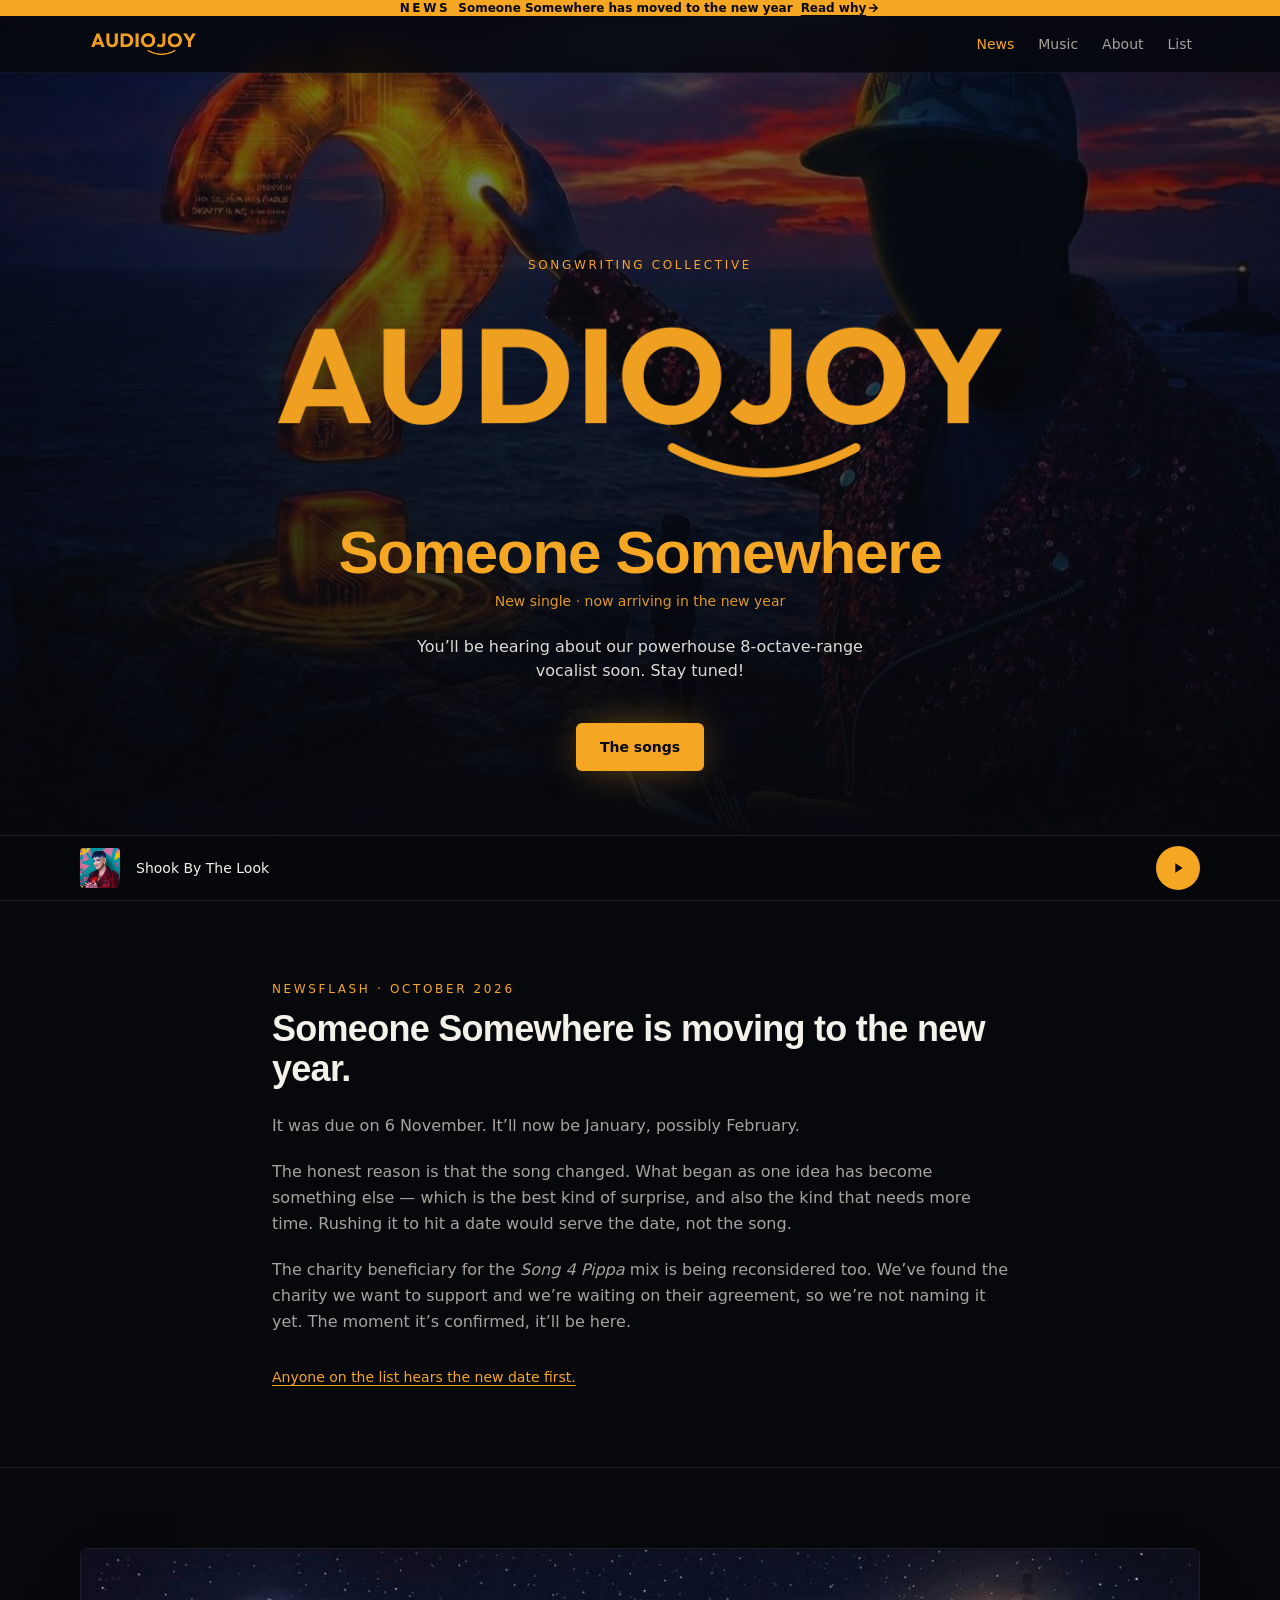
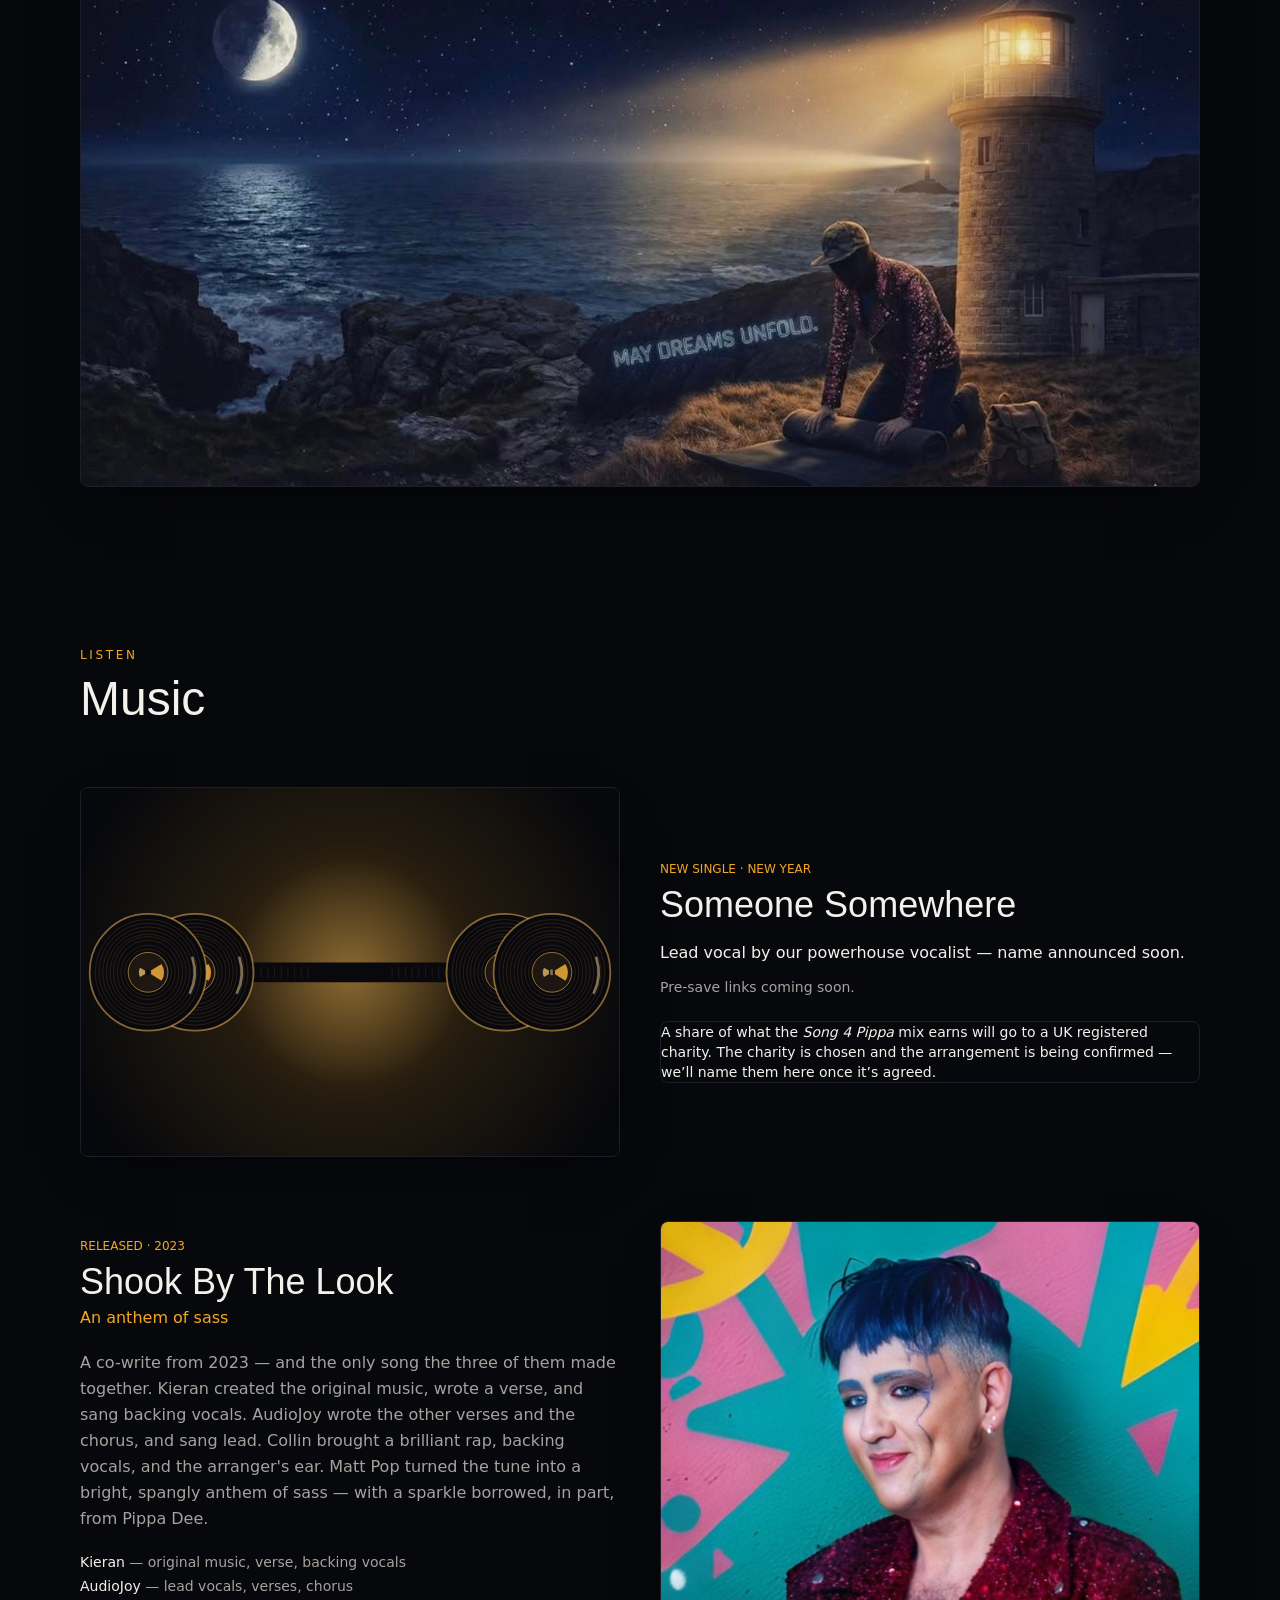
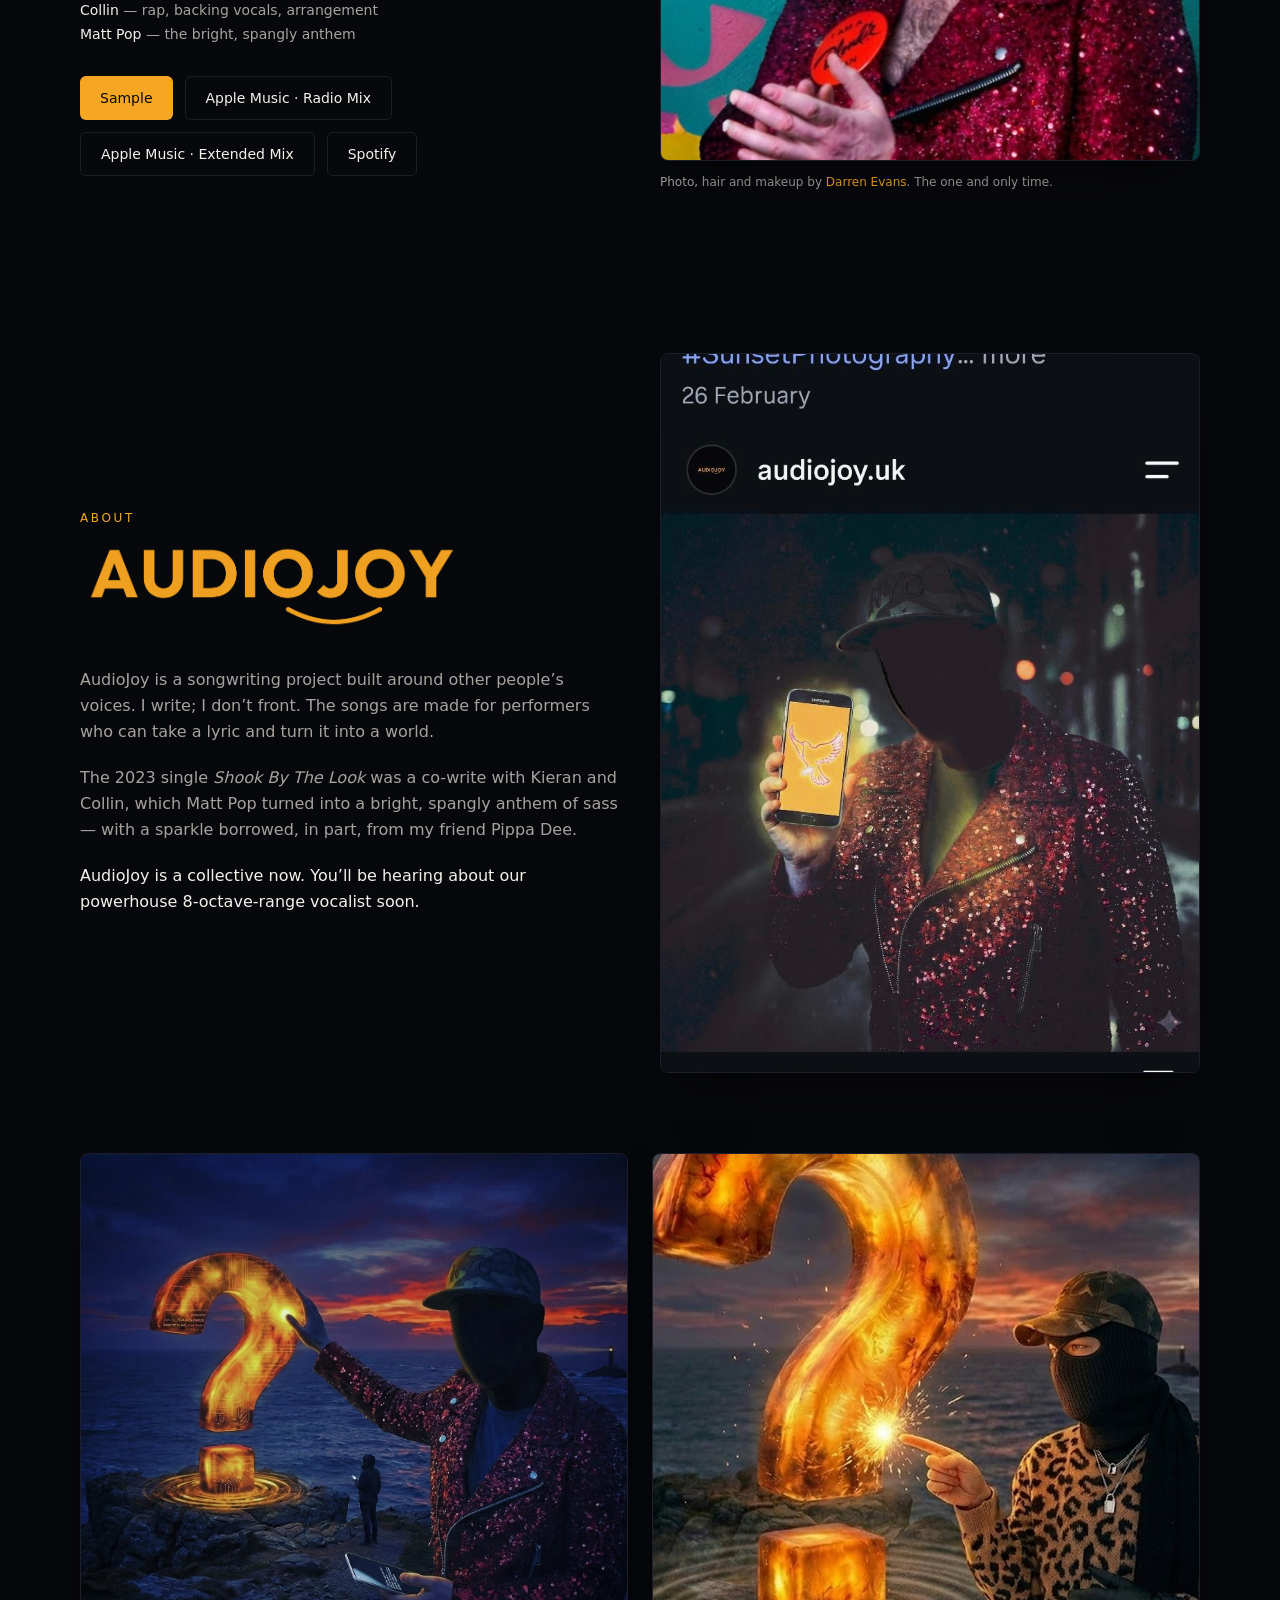
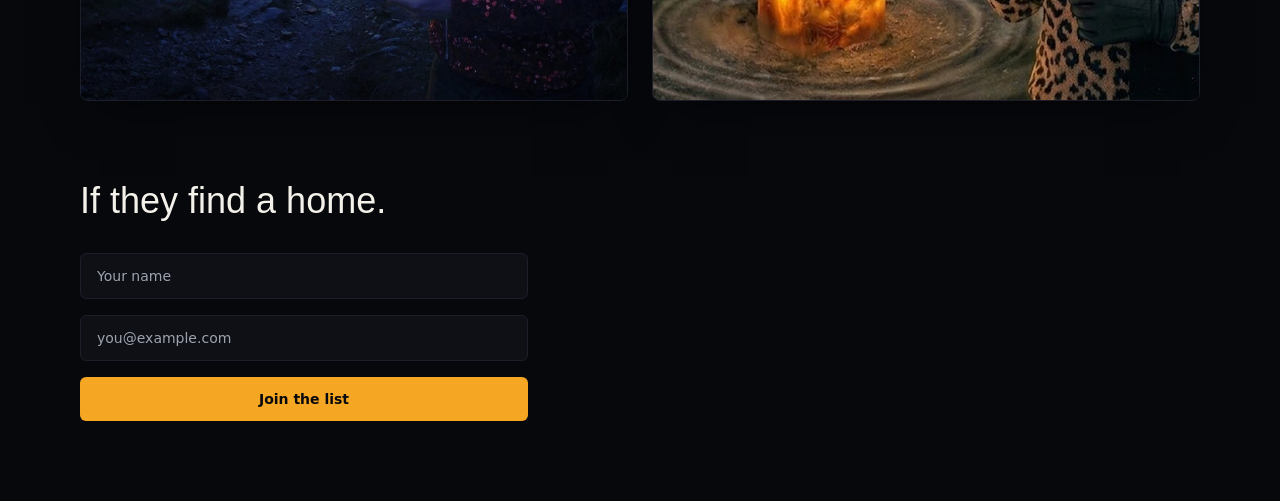
==== commit 0b323301: "Site: songwriting collective, restore writer's About, add three photos" ====
--- a/index.html
+++ b/index.html
@@ -6,8 +6,8 @@
   <meta http-equiv="Content-Security-Policy" content="default-src 'self'; script-src 'self' 'unsafe-inline' https://static.cloudflareinsights.com; style-src 'self' 'unsafe-inline' https://fonts.googleapis.com; font-src 'self' https://fonts.gstatic.com; img-src 'self' data:; media-src 'self'; connect-src 'self' https://formspree.io https://cloudflareinsights.com https://static.cloudflareinsights.com; base-uri 'self'; object-src 'none'; form-action 'self' https://formspree.io; frame-ancestors 'none'" />
   <meta name="referrer" content="strict-origin-when-cross-origin" />
   <meta name="google-site-verification" content="r1H66RN078U0JwIiFOLY94wGPQe7j51mavKXHl9Q-VI" />
-  <title>AudioJoy &#8212; Songwriting Duo</title>
-  <meta name="description" content="AudioJoy &#8212; a songwriting duo. New single Someone Somewhere, arriving in the new year." />
+  <title>AudioJoy &#8212; Songwriting Collective</title>
+  <meta name="description" content="AudioJoy &#8212; a songwriting collective. New single Someone Somewhere, arriving in the new year." />
   <meta name="theme-color" content="#07080c" />
   <link rel="canonical" href="https://audiojoy.uk/" />
   <meta property="og:type" content="website" />
@@ -15,7 +15,7 @@
   <meta property="og:site_name" content="AudioJoy" />
   <meta property="og:locale" content="en_GB" />
   <meta property="og:title" content="AudioJoy" />
-  <meta property="og:description" content="A songwriting duo. New single Someone Somewhere &#8212; arriving in the new year." />
+  <meta property="og:description" content="A songwriting collective. New single Someone Somewhere &#8212; arriving in the new year." />
   <meta property="og:image" content="https://audiojoy.uk/question-mark-touch.jpg" />
   <link rel="icon" type="image/png" href="logo-mark.png" />
   <script type="application/ld+json">{"@context":"https://schema.org","@type":"MusicGroup","name":"AudioJoy","url":"https://audiojoy.uk/","image":"https://audiojoy.uk/logo-mark.png","genre":"Pop","sameAs":["https://music.apple.com/us/artist/london-calling/1695892054","https://open.spotify.com/artist/2hSwuSFQrPmJkJn00JSye5","https://www.instagram.com/audiojoy.uk/","https://www.tiktok.com/@audiojoy.uk"],"track":[{"@type":"MusicRecording","name":"Someone Somewhere","byArtist":{"@type":"MusicGroup","name":"AudioJoy"},"image":"https://audiojoy.uk/question-mark-touch.jpg","url":"https://audiojoy.uk/#music"},{"@type":"MusicRecording","name":"Shook By The Look","byArtist":{"@type":"MusicGroup","name":"AudioJoy"},"image":"https://audiojoy.uk/shook.jpg","url":"https://music.apple.com/us/album/shook-by-the-look-matt-pop-radio-remix/1695899288?i=1695899289"}]}</script>
@@ -79,7 +79,7 @@
         <div class="absolute inset-0 bg-gradient-to-t from-bg via-bg/70 to-bg/30"></div>
       </div>
       <div class="relative z-10 mx-auto w-full max-w-5xl px-4 py-20 text-center">
-        <p class="text-xs font-medium tracking-brand uppercase text-primary">Songwriting duo</p>
+        <p class="text-xs font-medium tracking-brand uppercase text-primary">Songwriting collective</p>
         <img src="logo-mark.png" alt="" class="relative mx-auto mt-8 h-auto w-full max-w-3xl" />
         <p class="era mt-6 text-4xl md:text-6xl text-primary">Someone Somewhere</p>
         <p class="mx-auto mt-2 text-sm text-primary/90">New single &#183; now arriving in the new year</p>
@@ -98,6 +98,9 @@
         </div>
         <p class="mt-8 text-sm text-primary"><a href="#list" class="nf-link hover:text-fg">Anyone on the list hears the new date first.</a></p>
       </div>
+    </section>
+    <section class="mx-auto max-w-6xl px-4 py-20">
+      <div class="relative overflow-hidden rounded-lg framed"><img src="may-dreams-unfold.jpg" alt="A figure unrolling a mat on a clifftop beneath a lighthouse at night, the words May Dreams Unfold written in light across the grass" class="w-full object-cover" loading="lazy" /></div>
     </section>
     <section id="music" class="mx-auto max-w-6xl px-4 py-20">
       <p class="text-xs tracking-brand uppercase text-primary">Listen</p>
@@ -152,7 +155,7 @@
         <div>
           <p class="text-xs uppercase text-primary">New single &#183; New year</p>
           <h3 class="mt-2 font-display text-4xl">Someone Somewhere</h3>
-          <p class="mt-4 text-base">Written by both of us. Lead vocal by our powerhouse vocalist &mdash; name announced soon.</p>
+          <p class="mt-4 text-base">Lead vocal by our powerhouse vocalist &mdash; name announced soon.</p>
           <p class="mt-3 text-sm text-muted">Pre-save links coming soon.</p>
           <div class="mt-6 rounded-lg border border-border p-5"><p class="text-sm">A share of what the <em>Song 4 Pippa</em> mix earns will go to a UK registered charity. The charity is chosen and the arrangement is being confirmed &#8212; we&rsquo;ll name them here once it&rsquo;s agreed.</p></div>
         </div>
@@ -162,7 +165,7 @@
           <p class="text-xs uppercase text-primary">Released &#183; 2023</p>
           <h3 class="mt-2 font-display text-4xl">Shook By The Look</h3>
           <p class="mt-1 text-primary">An anthem of sass</p>
-          <p class="mt-5 text-base leading-relaxed text-muted">A co-write from 2023, before the duo &#8212; and the only song the three of them made together. Kieran created the original music, wrote a verse, and sang backing vocals. AudioJoy wrote the other verses and the chorus, and sang lead. Collin brought a brilliant rap, backing vocals, and the arranger's ear. Matt Pop turned the tune into a bright, spangly anthem of sass &#8212; with a sparkle borrowed, in part, from Pippa Dee.</p>
+          <p class="mt-5 text-base leading-relaxed text-muted">A co-write from 2023 &#8212; and the only song the three of them made together. Kieran created the original music, wrote a verse, and sang backing vocals. AudioJoy wrote the other verses and the chorus, and sang lead. Collin brought a brilliant rap, backing vocals, and the arranger's ear. Matt Pop turned the tune into a bright, spangly anthem of sass &#8212; with a sparkle borrowed, in part, from Pippa Dee.</p>
           <ul class="mt-5 space-y-1 text-sm text-muted">
             <li><span class="text-fg">Kieran</span> &#8212; original music, verse, backing vocals</li>
             <li><span class="text-fg">AudioJoy</span> &#8212; lead vocals, verses, chorus</li>
@@ -187,12 +190,18 @@
         <p class="text-xs tracking-brand uppercase text-primary">About</p>
         <img src="logo-mark.png" alt="AudioJoy" class="mt-3 w-full max-w-sm" />
         <div class="mt-8 space-y-5 text-base leading-relaxed text-muted">
-          <p>AudioJoy is a songwriting duo. We both write; one of us sings lead. The songs are built for a voice that can take a lyric and turn it into a world.</p>
-          <p>Before the duo there was <em>Shook By The Look</em>, the 2023 single &#8212; a co-write with Kieran and Collin that Matt Pop turned into a bright, spangly anthem of sass, with a sparkle borrowed, in part, from our friend Pippa Dee.</p>
-          <p class="text-fg">We&rsquo;re a duo now. You&rsquo;ll be hearing about our powerhouse 8-octave-range vocalist soon.</p>
+          <p>AudioJoy is a songwriting project built around other people&rsquo;s voices. I write; I don&rsquo;t front. The songs are made for performers who can take a lyric and turn it into a world.</p>
+          <p>The 2023 single <em>Shook By The Look</em> was a co-write with Kieran and Collin, which Matt Pop turned into a bright, spangly anthem of sass &mdash; with a sparkle borrowed, in part, from my friend Pippa Dee.</p>
+          <p class="text-fg">AudioJoy is a collective now. You&rsquo;ll be hearing about our powerhouse 8-octave-range vocalist soon.</p>
         </div>
       </div>
       <img src="dove-phone-ig.jpg" alt="" class="w-full rounded-lg object-cover aspect-[3/4] framed" />
+    </section>
+    <section class="mx-auto max-w-6xl px-4">
+      <div class="grid gap-6 md:grid-cols-2">
+        <div class="relative overflow-hidden rounded-lg framed"><img src="somethingoutthere-v1-cover.jpg" alt="A figure in a sequinned jacket reaching toward a glowing question mark above a clifftop at dusk" class="aspect-square w-full object-cover" loading="lazy" /></div>
+        <div class="relative overflow-hidden rounded-lg framed"><img src="whats-the-point-square.jpg" alt="A masked figure touching a burning question mark that throws sparks, the sea behind" class="aspect-square w-full object-cover" loading="lazy" /></div>
+      </div>
     </section>
     <section id="list" class="mx-auto max-w-6xl px-4 py-20">
       <h2 class="font-display text-4xl">If they find a home.</h2>
